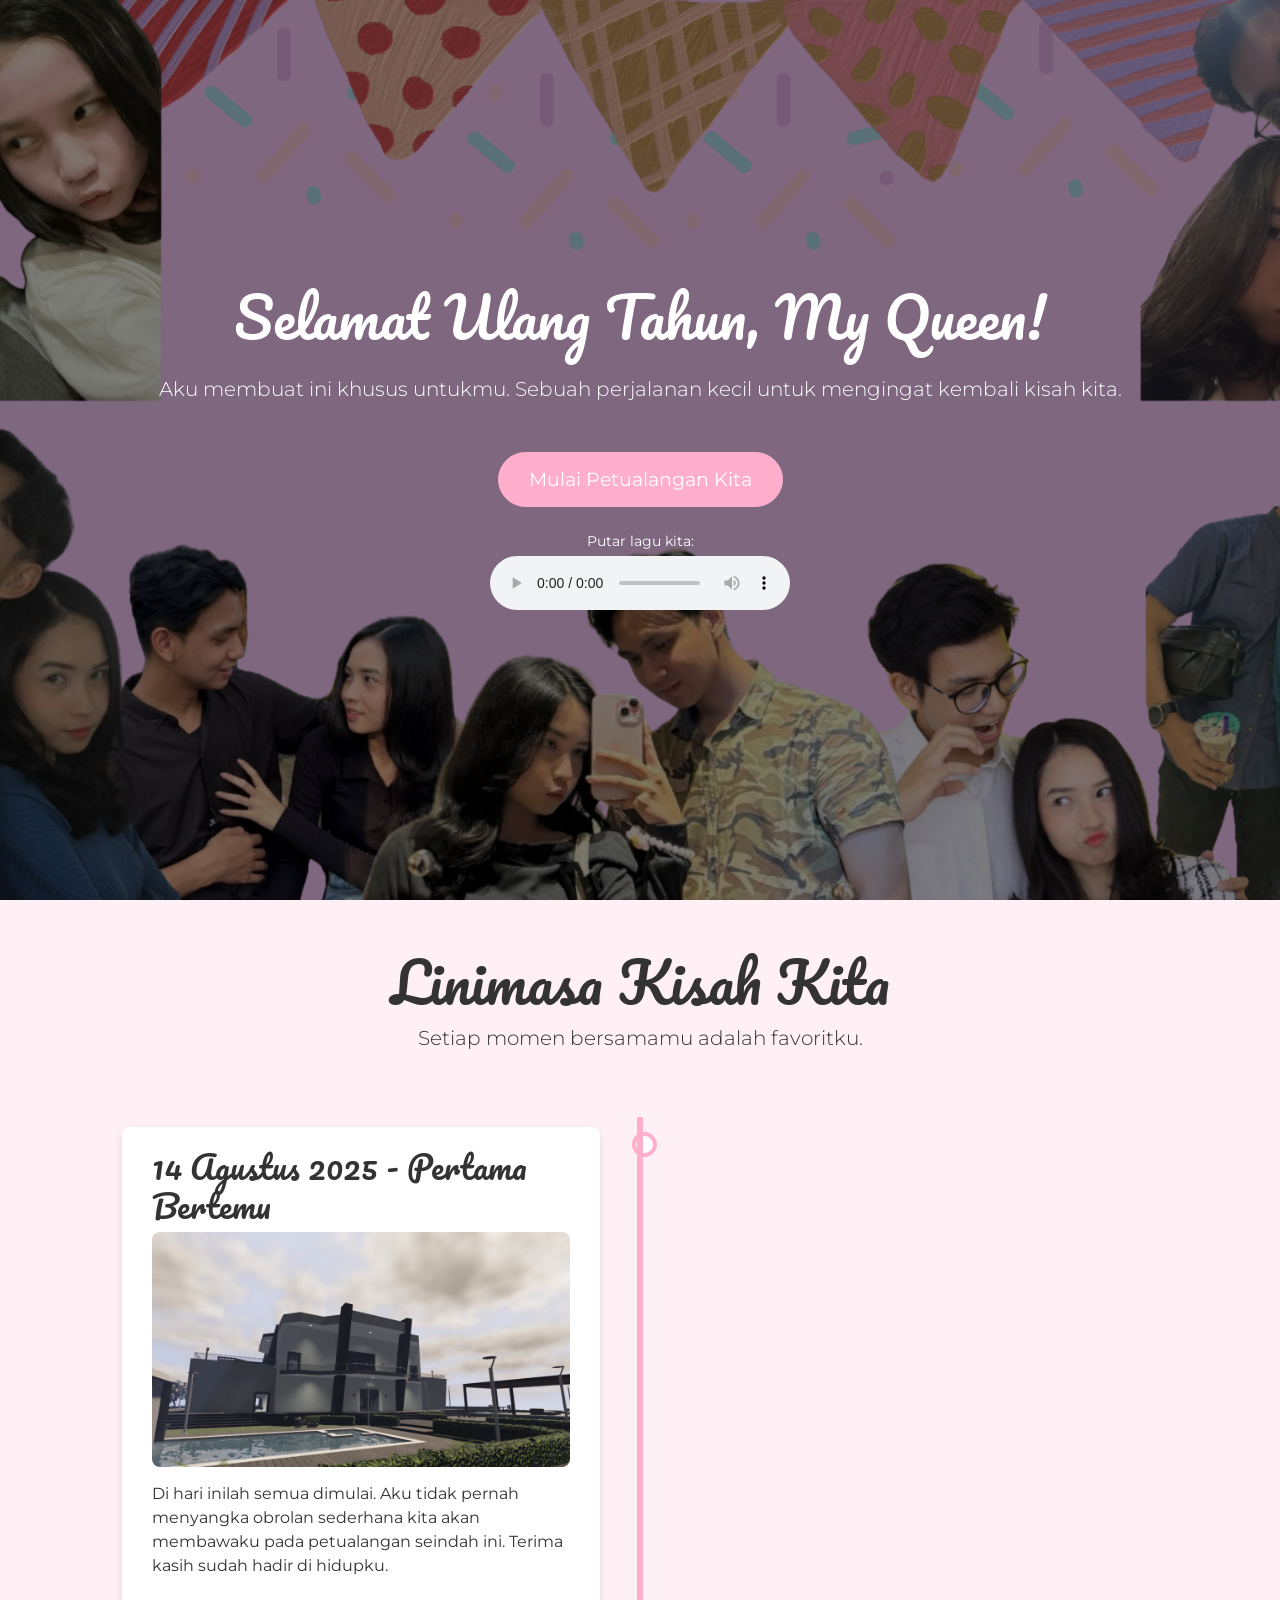
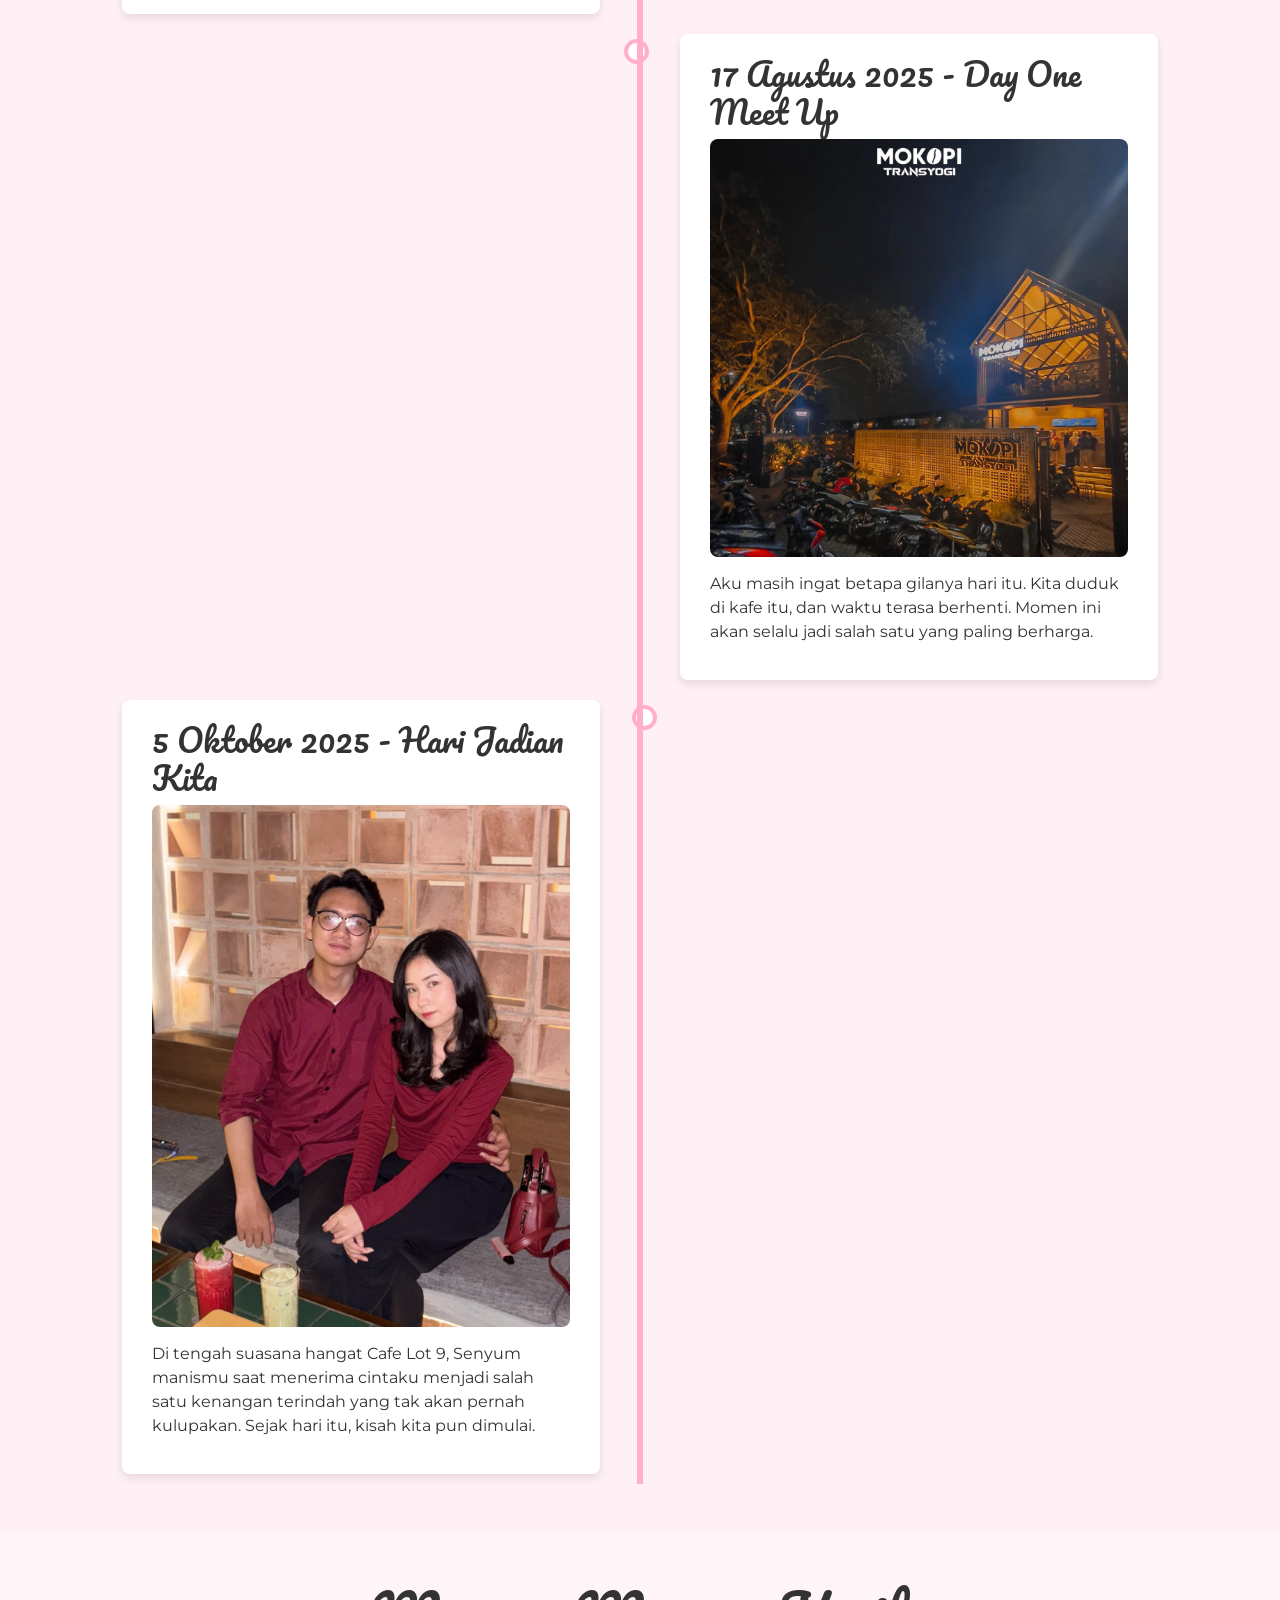
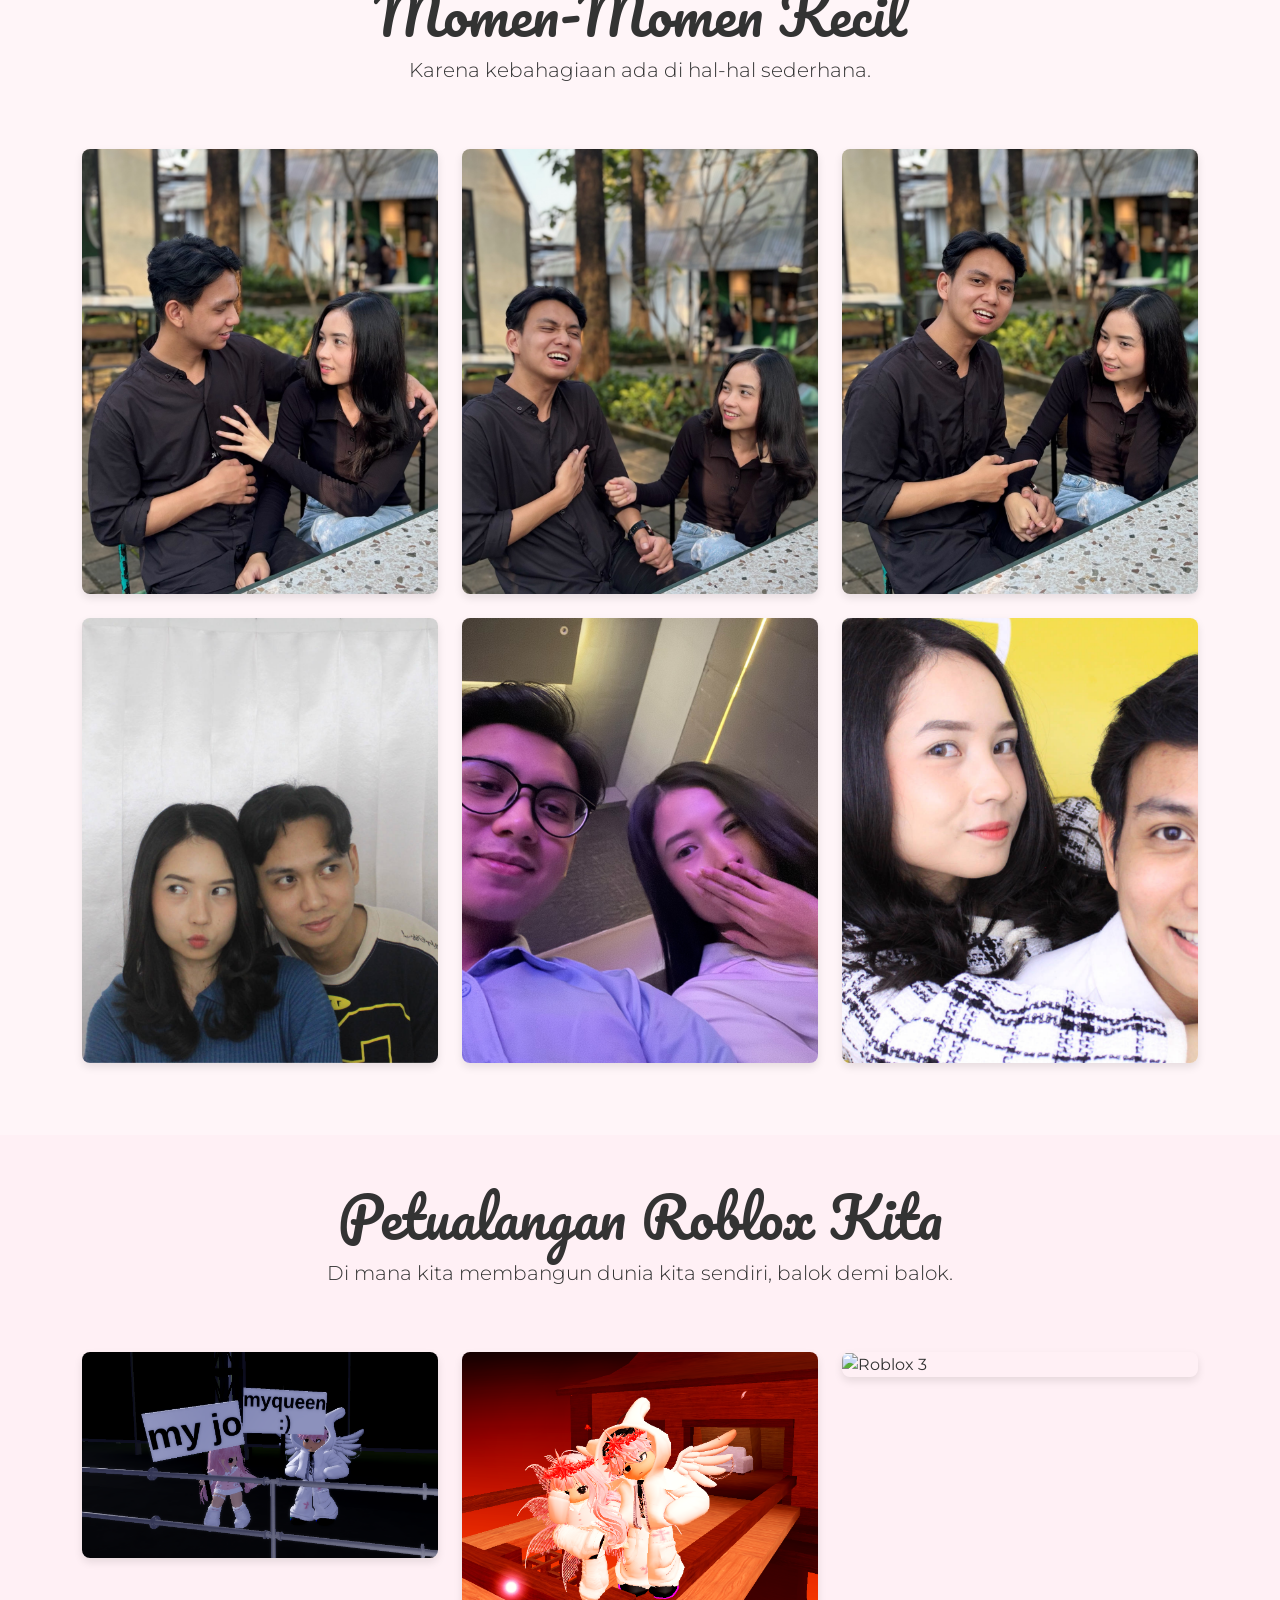
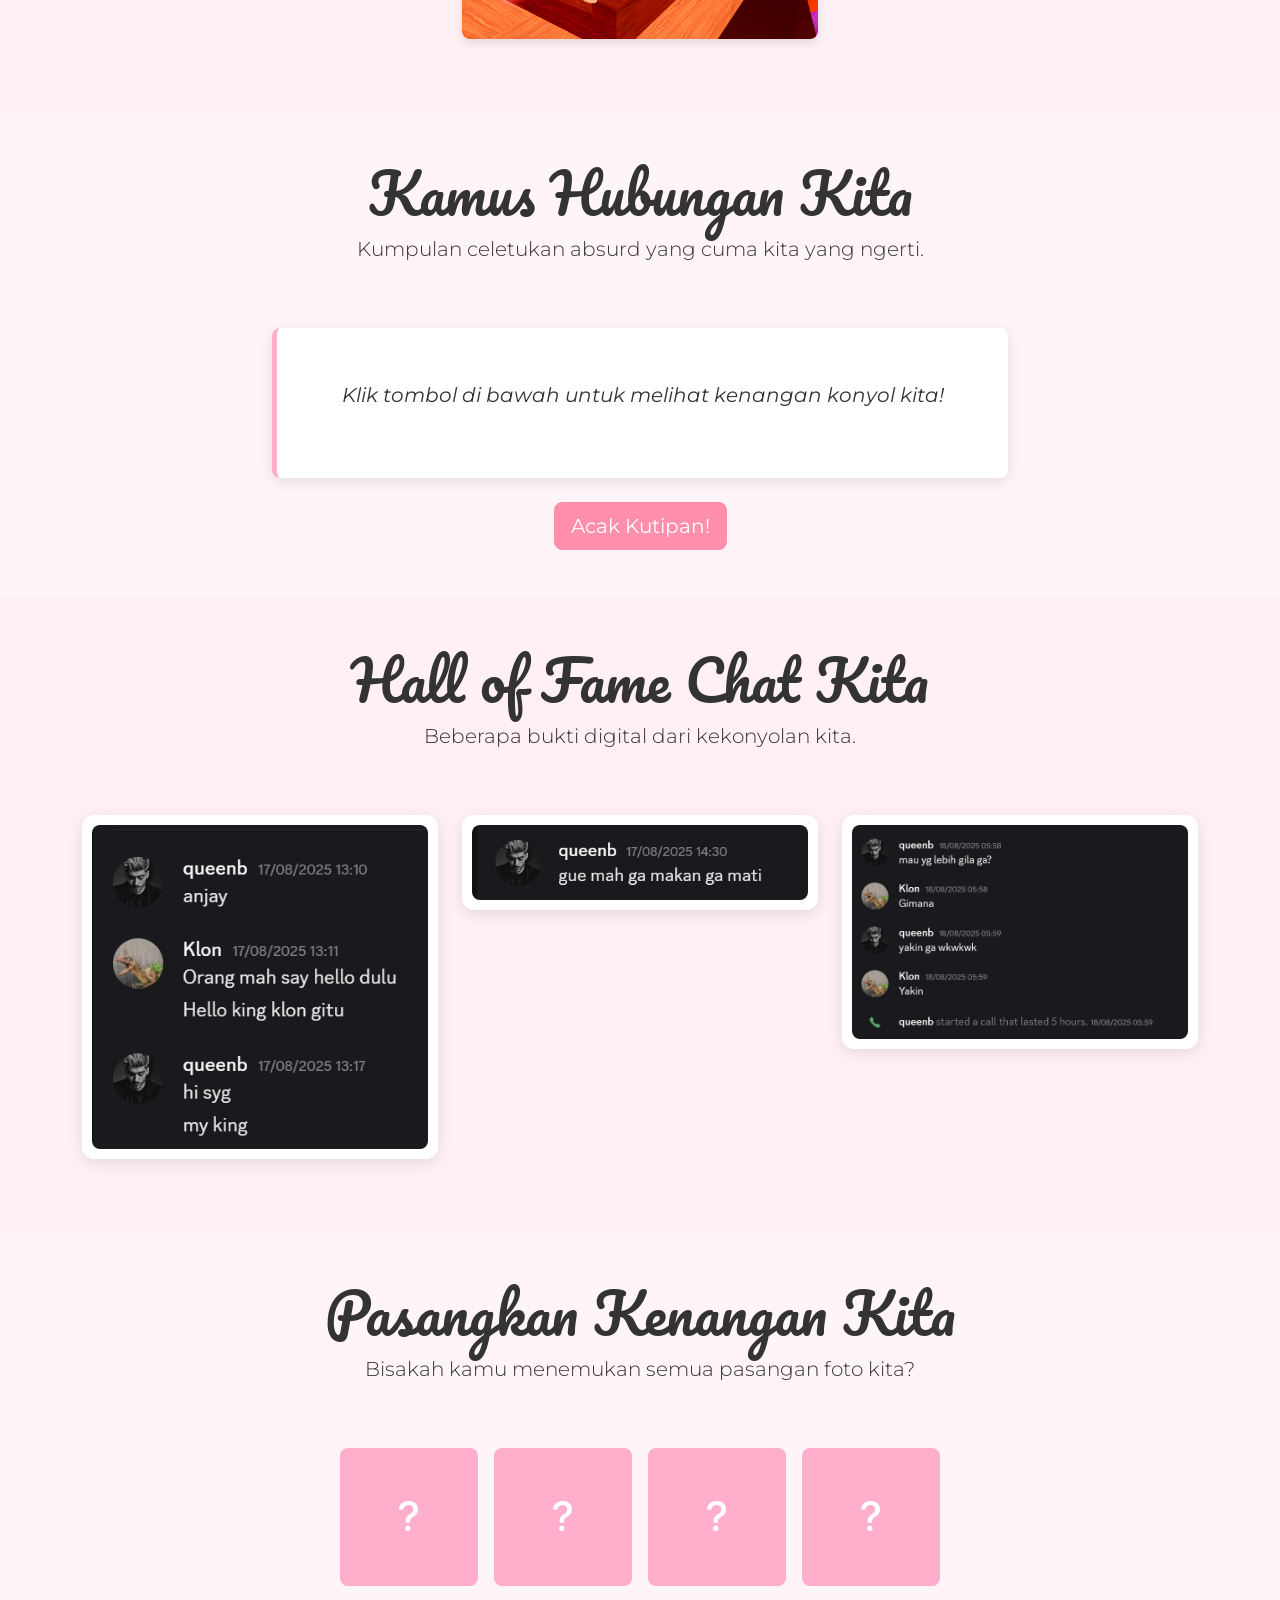
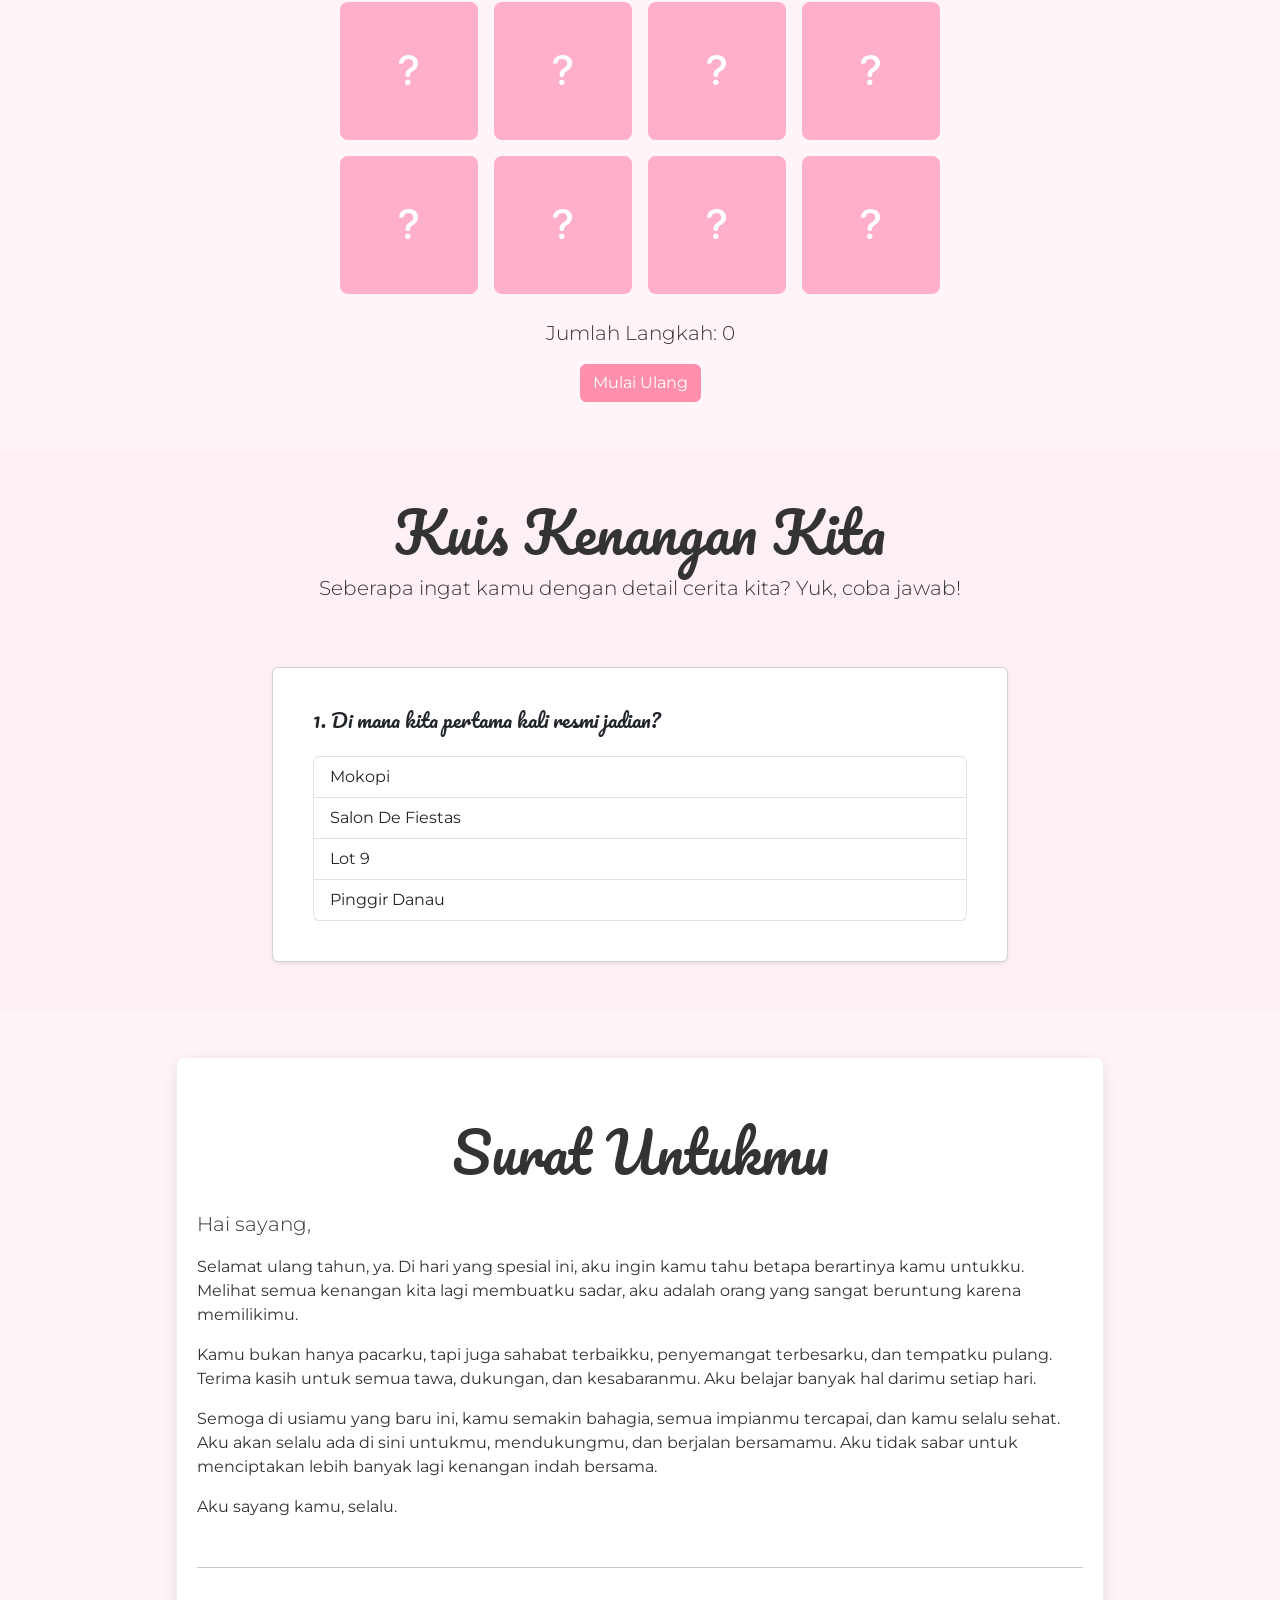
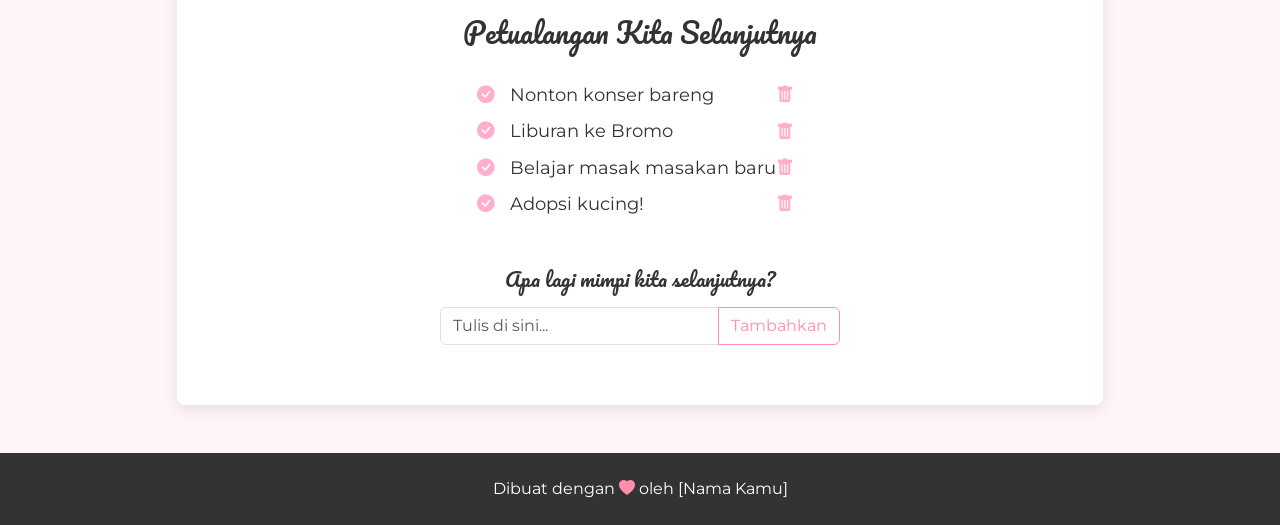
==== index.html @ abbb0c8f "first commit" ====
<!DOCTYPE html>
<html lang="id">
  <head>
    <meta charset="UTF-8" />
    <meta name="viewport" content="width=device-width, initial-scale=1.0" />
    <title>Selamat Ulang Tahun, My Queen!</title>

    <!-- Bootstrap CSS -->
    <link
      href="https://cdn.jsdelivr.net/npm/bootstrap@5.3.2/dist/css/bootstrap.min.css"
      rel="stylesheet"
    />

    <!-- Bootstrap Icons -->
    <link
      rel="stylesheet"
      href="https://cdn.jsdelivr.net/npm/bootstrap-icons@1.11.1/font/bootstrap-icons.css"
    />

    <!-- AOS (Animate on Scroll) CSS -->
    <link href="https://unpkg.com/aos@2.3.1/dist/aos.css" rel="stylesheet" />

    <!-- Google Fonts -->
    <link rel="preconnect" href="https://fonts.googleapis.com" />
    <link rel="preconnect" href="https://fonts.gstatic.com" crossorigin />
    <link
      href="https://fonts.googleapis.com/css2?family=Pacifico&family=Montserrat:wght@400;700&display=swap"
      rel="stylesheet"
    />

    <!-- Custom CSS -->
    <link rel="stylesheet" href="style.css" />
  </head>
  <body>
    <!-- 1. Halaman Pembuka / Landing Page -->
    <section class="hero">
      <div class="hero-content" data-aos="fade-in" data-aos-duration="1500">
        <!-- GANTI NAMA PANGGILAN DI BAWAH INI -->
        <h1 class="display-4 mb-4">Selamat Ulang Tahun, My Queen!</h1>
        <!-- GANTI TEKS PENGANTAR SESUAI KEINGINANMU -->
        <p class="lead mb-5">
          Aku membuat ini khusus untukmu. Sebuah perjalanan kecil untuk
          mengingat kembali kisah kita.
        </p>
        <a href="#timeline" class="btn btn-custom scroll-link"
          >Mulai Petualangan Kita</a
        >
        <div class="mt-4">
          <p class="small mb-1">Putar lagu kita:</p>
          <!-- GANTI src DENGAN URL FILE LAGU KAMU (misal dari Google Drive) atau hapus jika tidak perlu -->
          <audio controls>
            <source
              src="/asset/DJ SELAMAT ULANG TAHUN ( BIRTHDAY SONG) STYLE PARTY NROTOK MIDLE NULUP BASS NGUK BLAYER (1).mp3"
              type="audio/mpeg"
            />
            Browser Anda tidak mendukung elemen audio.
          </audio>
        </div>
      </div>
    </section>

    <!-- 2. Linimasa Kisah Kita -->
    <section id="timeline" class="py-5">
      <div class="container">
        <div class="row text-center mb-5">
          <div class="col">
            <h2 class="display-4">Linimasa Kisah Kita</h2>
            <p class="lead">Setiap momen bersamamu adalah favoritku.</p>
          </div>
        </div>

        <div class="timeline">
          <!-- CONTOH TIMELINE ITEM 1 (Kiri) -->
          <div class="timeline-container left" data-aos="fade-right">
            <div class="timeline-content">
              <h2>14 Agustus 2025 - Pertama Bertemu</h2>
              <img src="/asset/Roblox/salon.jpeg" alt="Pertama Bertemu" />
              <p>
                Di hari inilah semua dimulai. Aku tidak pernah menyangka obrolan
                sederhana kita akan membawaku pada petualangan seindah ini.
                Terima kasih sudah hadir di hidupku.
              </p>
            </div>
          </div>
          <!-- CONTOH TIMELINE ITEM 2 (Kanan) -->
          <div class="timeline-container right" data-aos="fade-left">
            <div class="timeline-content">
              <h2>17 Agustus 2025 - Day One Meet Up</h2>
              <img
                src="/asset/mokopi-transyogi-bogor.jpg"
                alt="Kencan Pertama"
              />
              <p>
                Aku masih ingat betapa gilanya hari itu. Kita duduk di kafe itu,
                dan waktu terasa berhenti. Momen ini akan selalu jadi salah satu
                yang paling berharga.
              </p>
            </div>
          </div>
          <!-- TAMBAHKAN TIMELINE ITEM LAINNYA DI SINI -->
          <div class="timeline-container left" data-aos="fade-right">
            <div class="timeline-content">
              <h2>5 Oktober 2025 - Hari Jadian Kita</h2>
              <img src="/asset/hari jadianpng.png" alt="Liburan" />
              <p>
                Di tengah suasana hangat Cafe Lot 9, Senyum manismu saat
                menerima cintaku menjadi salah satu kenangan terindah yang tak
                akan pernah kulupakan. Sejak hari itu, kisah kita pun dimulai.
              </p>
            </div>
          </div>
        </div>
      </div>
    </section>

    <!-- 3. Galeri Momen Kecil -->
    <section id="gallery" class="py-5 bg-light">
      <div class="container">
        <div class="row text-center mb-5">
          <div class="col">
            <h2 class="display-4">Momen-Momen Kecil</h2>
            <p class="lead">Karena kebahagiaan ada di hal-hal sederhana.</p>
          </div>
        </div>
        <div class="row">
          <!-- GANTI SEMUA FOTO DI BAWAH INI -->
          <div class="col-md-4 col-sm-6">
            <div class="gallery-item" data-aos="zoom-in-up">
              <img src="/asset/foto lucu/1.png" alt="Gallery 1" />
            </div>
          </div>
          <div class="col-md-4 col-sm-6">
            <div
              class="gallery-item"
              data-aos="zoom-in-up"
              data-aos-delay="100"
            >
              <img src="/asset/foto lucu/2.png" alt="Gallery 2" />
            </div>
          </div>
          <div class="col-md-4 col-sm-6">
            <div
              class="gallery-item"
              data-aos="zoom-in-up"
              data-aos-delay="200"
            >
              <img src="/asset/foto lucu/3.png" alt="Gallery 3" />
            </div>
          </div>
          <div class="col-md-4 col-sm-6">
            <div
              class="gallery-item"
              data-aos="zoom-in-up"
              data-aos-delay="300"
            >
              <img src="/asset/gemes/gemes 1.png" alt="Gallery 4" />
            </div>
          </div>
          <div class="col-md-4 col-sm-6">
            <div
              class="gallery-item"
              data-aos="zoom-in-up"
              data-aos-delay="400"
            >
              <img src="/asset/gemes/gemes 2.png" alt="Gallery 5" />
            </div>
          </div>
          <div class="col-md-4 col-sm-6">
            <div
              class="gallery-item"
              data-aos="zoom-in-up"
              data-aos-delay="500"
            >
              <img src="/asset/gemes/gemes 3.png" alt="Gallery 6" />
            </div>
          </div>
        </div>
      </div>
    </section>

    <!-- 4. Galeri Roblox -->
    <section id="roblox-gallery" class="py-5">
      <div class="container">
        <div class="row text-center mb-5">
          <div class="col">
            <h2 class="display-4">Petualangan Roblox Kita</h2>
            <p class="lead">
              Di mana kita membangun dunia kita sendiri, balok demi balok.
            </p>
          </div>
        </div>
        <div class="row">
          <!-- GANTI SEMUA FOTO ROBLOX DI BAWAH INI -->
          <div class="col-md-4 col-sm-6">
            <div class="gallery-item" data-aos="zoom-in-up">
              <img src="/asset/Roblox/1.png" alt="Roblox 1" />
            </div>
          </div>
          <div class="col-md-4 col-sm-6">
            <div
              class="gallery-item"
              data-aos="zoom-in-up"
              data-aos-delay="100"
            >
              <img src="/asset/Roblox/2.png" alt="Roblox 2" />
            </div>
          </div>
          <div class="col-md-4 col-sm-6">
            <div
              class="gallery-item"
              data-aos="zoom-in-up"
              data-aos-delay="200"
            >
              <img src="/asset/Roblox/3.png" alt="Roblox 3" />
            </div>
          </div>
        </div>
      </div>
    </section>

    <!-- 5. Mesin Kutipan Acak -->
    <section id="quotes" class="py-5 bg-light">
      <div class="container">
        <div class="row text-center mb-5">
          <div class="col">
            <h2 class="display-4">Kamus Hubungan Kita</h2>
            <p class="lead">
              Kumpulan celetukan absurd yang cuma kita yang ngerti.
            </p>
          </div>
        </div>
        <div class="row justify-content-center">
          <div class="col-lg-8" data-aos="fade-up">
            <div class="quote-box">
              <p id="quote-display" class="quote-text">
                Klik tombol di bawah untuk melihat kenangan konyol kita!
              </p>
            </div>
            <div class="text-center mt-4">
              <button id="new-quote-btn" class="btn btn-quote btn-lg">
                Acak Kutipan!
              </button>
            </div>
          </div>
        </div>
      </div>
    </section>

    <!-- 6. BARU: Galeri Chat -->
    <section id="chat-gallery" class="py-5">
      <div class="container">
        <div class="row text-center mb-5">
          <div class="col">
            <h2 class="display-4">Hall of Fame Chat Kita</h2>
            <p class="lead">Beberapa bukti digital dari kekonyolan kita.</p>
          </div>
        </div>
        <div class="row">
          <!-- GANTI URL SCREENSHOT DI BAWAH INI -->
          <div class="col-lg-4 col-md-6">
            <div class="chat-item" data-aos="fade-up">
              <img src="/asset/snip dc 1.jpg" alt="Screenshot Chat 1" />
            </div>
          </div>
          <div class="col-lg-4 col-md-6">
            <div class="chat-item" data-aos="fade-up" data-aos-delay="100">
              <img src="/asset/Snip dc 2.jpg" alt="Screenshot Chat 2" />
            </div>
          </div>
          <div class="col-lg-4 col-md-6">
            <div class="chat-item" data-aos="fade-up" data-aos-delay="200">
              <img src="/asset/snip dc.jpg" alt="Screenshot Chat 3" />
            </div>
          </div>
        </div>
      </div>
    </section>

    <!-- 7. Game Pasangkan Kenangan -->
    <section id="memory-game" class="py-5 bg-light">
      <div class="container">
        <div class="row text-center mb-5">
          <div class="col">
            <h2 class="display-4">Pasangkan Kenangan Kita</h2>
            <p class="lead">Bisakah kamu menemukan semua pasangan foto kita?</p>
          </div>
        </div>
        <div class="row justify-content-center">
          <div class="col-lg-8" data-aos="fade-up">
            <div class="memory-game-container">
              <div id="memory-grid" class="memory-grid">
                <!-- Kartu game akan dibuat oleh JavaScript -->
              </div>
            </div>
            <div id="game-status" class="text-center mt-4">
              <p class="lead">
                Jumlah Langkah: <span id="move-counter">0</span>
              </p>
              <button id="reset-game-btn" class="btn btn-quote">
                Mulai Ulang
              </button>
            </div>
            <div
              id="win-message"
              class="alert alert-success mt-4 text-center"
              style="display: none"
            >
              <h4>Yey, Kamu Menang!</h4>
              <p>Kamu memang yang paling hafal semua kenangan kita. Hebat!</p>
            </div>
          </div>
        </div>
      </div>
    </section>

    <!-- 8. Kuis Kenangan Kita -->
    <section id="quiz" class="py-5">
      <div class="container">
        <div class="row text-center mb-5">
          <div class="col">
            <h2 class="display-4">Kuis Kenangan Kita</h2>
            <p class="lead">
              Seberapa ingat kamu dengan detail cerita kita? Yuk, coba jawab!
            </p>
          </div>
        </div>
        <div class="row justify-content-center">
          <div class="col-lg-8" data-aos="fade-up">
            <div id="quiz-container" class="card p-4 shadow-sm">
              <!-- Pertanyaan akan dimuat di sini oleh JavaScript -->
            </div>
            <div
              id="quiz-result"
              class="text-center mt-4"
              style="display: none"
            >
              <h3>Hasil Kuis</h3>
              <p id="result-text" class="lead"></p>
              <button class="btn btn-custom" onclick="restartQuiz()">
                Coba Lagi
              </button>
            </div>
          </div>
        </div>
      </div>
    </section>

    <!-- 9. Surat dan Masa Depan -->
    <section id="letter" class="py-5 bg-light">
      <div class="container">
        <div class="row justify-content-center">
          <div class="col-lg-10">
            <div class="letter-section" data-aos="fade-up">
              <h2 class="display-4 text-center mb-4">Surat Untukmu</h2>
              <!-- GANTI ISI SURAT DI BAWAH INI -->
              <p class="lead">Hai sayang,</p>
              <p>
                Selamat ulang tahun, ya. Di hari yang spesial ini, aku ingin
                kamu tahu betapa berartinya kamu untukku. Melihat semua kenangan
                kita lagi membuatku sadar, aku adalah orang yang sangat
                beruntung karena memilikimu.
              </p>
              <p>
                Kamu bukan hanya pacarku, tapi juga sahabat terbaikku,
                penyemangat terbesarku, dan tempatku pulang. Terima kasih untuk
                semua tawa, dukungan, dan kesabaranmu. Aku belajar banyak hal
                darimu setiap hari.
              </p>
              <p>
                Semoga di usiamu yang baru ini, kamu semakin bahagia, semua
                impianmu tercapai, dan kamu selalu sehat. Aku akan selalu ada di
                sini untukmu, mendukungmu, dan berjalan bersamamu. Aku tidak
                sabar untuk menciptakan lebih banyak lagi kenangan indah
                bersama.
              </p>
              <p>Aku sayang kamu, selalu.</p>
              <hr class="my-5" />

              <div id="bucket-list" class="text-center">
                <h3>Petualangan Kita Selanjutnya</h3>
                <ul id="future-list" class="mt-4 d-inline-block text-start">
                  <!-- GANTI DAFTAR BUCKET LIST DI BAWAH INI -->
                  <li data-aos="fade-right" data-aos-delay="100">
                    <span
                      ><i class="bi bi-check-circle-fill"></i> Nonton konser
                      bareng</span
                    >
                    <i class="bi bi-trash-fill delete-btn"></i>
                  </li>
                  <li data-aos="fade-right" data-aos-delay="200">
                    <span
                      ><i class="bi bi-check-circle-fill"></i> Liburan ke
                      Bromo</span
                    >
                    <i class="bi bi-trash-fill delete-btn"></i>
                  </li>
                  <li data-aos="fade-right" data-aos-delay="300">
                    <span
                      ><i class="bi bi-check-circle-fill"></i> Belajar masak
                      masakan baru</span
                    >
                    <i class="bi bi-trash-fill delete-btn"></i>
                  </li>
                  <li data-aos="fade-right" data-aos-delay="400">
                    <span
                      ><i class="bi bi-check-circle-fill"></i> Adopsi
                      kucing!</span
                    >
                    <i class="bi bi-trash-fill delete-btn"></i>
                  </li>
                </ul>

                <div class="mt-4">
                  <h5>Apa lagi mimpi kita selanjutnya?</h5>
                  <div
                    class="input-group mt-3 mx-auto"
                    style="max-width: 400px"
                  >
                    <input
                      type="text"
                      id="new-item-input"
                      class="form-control"
                      placeholder="Tulis di sini..."
                    />
                    <button
                      class="btn btn-outline-pink"
                      type="button"
                      id="add-item-btn"
                    >
                      Tambahkan
                    </button>
                  </div>
                </div>
              </div>
            </div>
          </div>
        </div>
      </div>
    </section>

    <!-- Footer -->
    <footer class="py-4 text-center">
      <div class="container">
        <!-- GANTI DENGAN NAMAMU -->
        <p class="mb-0">
          Dibuat dengan <i class="bi bi-heart-fill text-pink"></i> oleh [Nama
          Kamu]
        </p>
      </div>
    </footer>

    <!-- Bootstrap JS Bundle -->
    <script src="https://cdn.jsdelivr.net/npm/bootstrap@5.3.2/dist/js/bootstrap.bundle.min.js"></script>

    <!-- AOS JS -->
    <script src="https://unpkg.com/aos@2.3.1/dist/aos.js"></script>

    <!-- Custom JavaScript -->
    <script src="script.js"></script>
  </body>
</html>
---- style.css ----
body {
  font-family: "Montserrat", sans-serif;
  background-color: #fff0f5; /* Lavender Blush - Pink Sangat Muda */
  color: #333;
}

h1,
h2,
h3,
h4,
h5,
h6,
.display-4 {
  font-family: "Pacifico", cursive;
}

.bg-light {
  background-color: #fff5f8 !important; /* Latar belakang pink lebih muda */
}

.text-pink {
  color: #ff8fab !important; /* Warna pink medium */
}

/* Hero Section */
.hero {
  position: relative;
  height: 100vh;
  display: flex;
  align-items: center;
  justify-content: center;
  text-align: center;
  color: white;
  /* GANTI URL GAMBAR DI BAWAH INI DENGAN FOTO TERBAIK KALIAN */
  background: url("/asset/BG\ Hero\ Fix.png") no-repeat center center/cover;
}

.hero::after {
  content: "";
  position: absolute;
  top: 0;
  left: 0;
  width: 100%;
  height: 100%;
  background-color: rgba(0, 0, 0, 0.5);
  z-index: 1;
}

.hero-content {
  position: relative;
  z-index: 2;
}

.hero .btn-custom {
  background-color: #ffafcc; /* Pink Muda */
  border-color: #ffafcc;
  color: white;
  padding: 12px 30px;
  font-size: 1.2rem;
  border-radius: 50px;
  transition: all 0.3s ease;
}

.hero .btn-custom:hover {
  background-color: #ff8fab; /* Pink Medium */
  border-color: #ff8fab;
  transform: scale(1.05);
}

/* Timeline Section */
.timeline {
  position: relative;
  max-width: 1200px;
  margin: 0 auto;
}

.timeline::after {
  content: "";
  position: absolute;
  width: 6px;
  background-color: #ffafcc; /* Pink Muda */
  top: 0;
  bottom: 0;
  left: 50%;
  margin-left: -3px;
}

.timeline-container {
  padding: 10px 40px;
  position: relative;
  background-color: inherit;
  width: 50%;
}

.timeline-container.left {
  left: 0;
}

.timeline-container.right {
  left: 50%;
}

.timeline-container::after {
  content: "";
  position: absolute;
  width: 25px;
  height: 25px;
  right: -17px;
  background-color: white;
  border: 4px solid #ffafcc; /* Pink Muda */
  top: 15px;
  border-radius: 50%;
  z-index: 1;
}

.right::after {
  left: -16px;
}

.timeline-content {
  padding: 20px 30px;
  background-color: white;
  position: relative;
  border-radius: 8px;
  box-shadow: 0 4px 8px rgba(0, 0, 0, 0.1);
}

.timeline-content img {
  max-width: 100%;
  border-radius: 8px;
  margin-bottom: 15px;
}

/* Gallery Section */
.gallery-item {
  overflow: hidden;
  border-radius: 8px;
  box-shadow: 0 4px 8px rgba(0, 0, 0, 0.1);
  margin-bottom: 1.5rem;
}

.gallery-item img {
  width: 100%;
  height: 100%;
  object-fit: cover;
  transition: transform 0.5s ease;
}

.gallery-item:hover img {
  transform: scale(1.1);
}

/* Chat Gallery Section */
.chat-item {
  padding: 10px;
  background-color: #ffffff;
  border-radius: 12px;
  box-shadow: 0 4px 15px rgba(0, 0, 0, 0.1);
  margin-bottom: 1.5rem;
}

.chat-item img {
  width: 100%;
  border-radius: 8px;
}

/* Quote Machine Section */
.quote-box {
  background-color: white;
  border-left: 5px solid #ffafcc; /* Pink Muda */
  padding: 2rem;
  border-radius: 8px;
  box-shadow: 0 4px 15px rgba(0, 0, 0, 0.1);
  min-height: 150px;
  display: flex;
  align-items: center;
  justify-content: center;
  text-align: center;
}

.quote-text {
  font-style: italic;
  font-size: 1.25rem;
  transition: opacity 0.3s ease-in-out;
}

.btn-quote {
  background-color: #ff8fab; /* Pink Medium */
  border-color: #ff8fab;
  color: white;
  transition: all 0.3s ease;
}

.btn-quote:hover {
  background-color: #ffafcc; /* Pink Muda */
  border-color: #ffafcc;
  transform: scale(1.05);
}

/* Memory Game Section */
.memory-game-container {
  perspective: 1000px;
}
.memory-grid {
  display: grid;
  grid-template-columns: repeat(4, 1fr);
  gap: 1rem;
  max-width: 600px;
  margin: auto;
}
.memory-card {
  background-color: transparent;
  width: 100%;
  aspect-ratio: 1/1;
  border-radius: 8px;
  transform-style: preserve-3d;
  transition: transform 0.5s;
  cursor: pointer;
}
.memory-card.is-flipped {
  transform: rotateY(180deg);
}
.card-face {
  position: absolute;
  width: 100%;
  height: 100%;
  backface-visibility: hidden;
  border-radius: 8px;
  display: flex;
  align-items: center;
  justify-content: center;
  font-size: 2.5rem;
  color: white;
}
.card-front {
  background-color: #ffafcc; /* Pink Muda */
}
.card-back {
  background-size: cover;
  background-position: center;
  transform: rotateY(180deg);
}
.memory-card.is-matched {
  opacity: 0.5;
  cursor: default;
}

/* Letter Section */
.letter-section {
  background-color: white;
  padding: 60px 20px;
  border-radius: 8px;
  box-shadow: 0 4px 15px rgba(0, 0, 0, 0.1);
}

#bucket-list ul {
  list-style: none;
  padding-left: 0;
}

#bucket-list li {
  font-size: 1.1rem;
  margin-bottom: 10px;
  display: flex;
  justify-content: space-between;
  align-items: center;
}

#bucket-list li i {
  color: #ffafcc; /* Pink Muda */
  margin-right: 10px;
}

.delete-btn {
  cursor: pointer;
  transition: color 0.2s ease;
}

.delete-btn:hover {
  color: #ff8fab; /* Pink Medium */
}

.btn-outline-pink {
  color: #ff8fab;
  border-color: #ff8fab;
}
.btn-outline-pink:hover {
  color: #fff;
  background-color: #ff8fab;
  border-color: #ff8fab;
}

/* Footer */
footer {
  background-color: #333;
  color: white;
}

/* Responsive */
@media screen and (max-width: 768px) {
  .timeline::after {
    left: 31px;
  }

  .timeline-container {
    width: 100%;
    padding-left: 70px;
    padding-right: 25px;
  }

  .timeline-container.right {
    left: 0%;
  }

  .timeline-container.left::after,
  .timeline-container.right::after {
    left: 15px;
  }
}
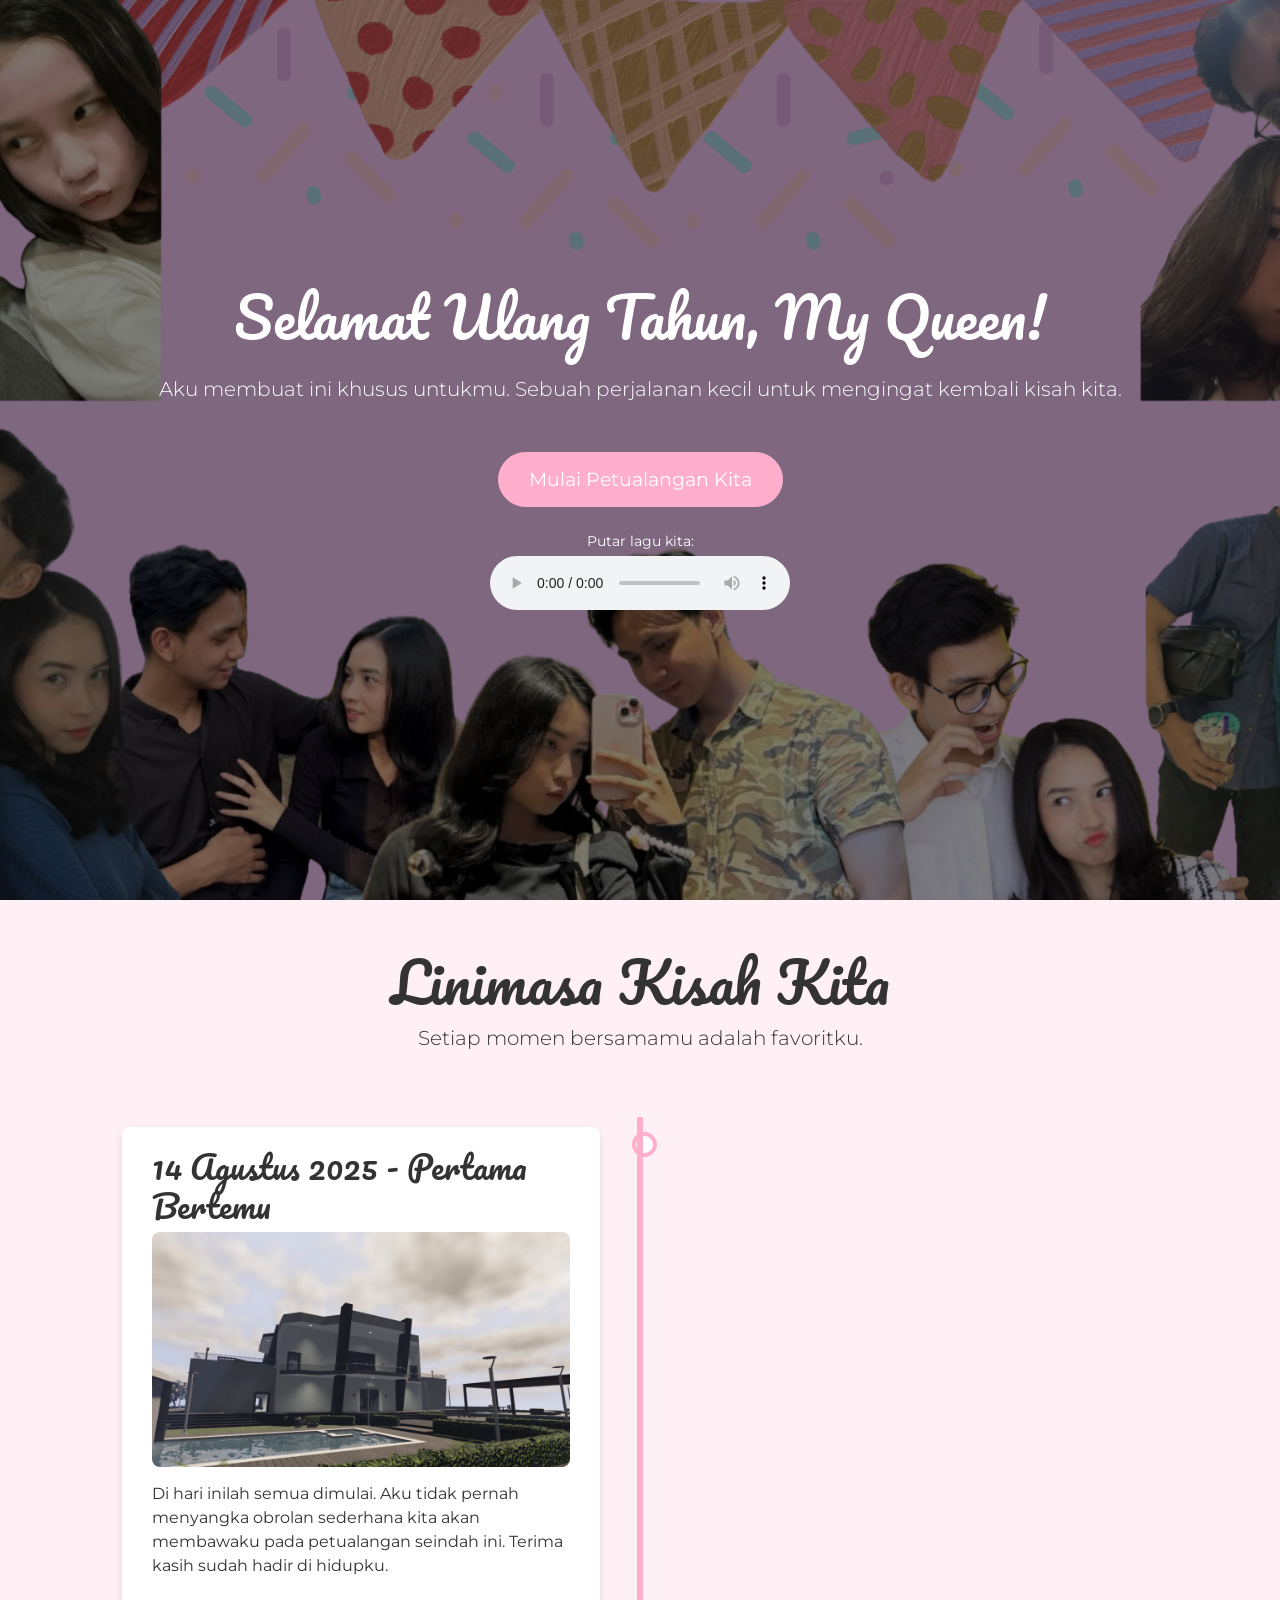
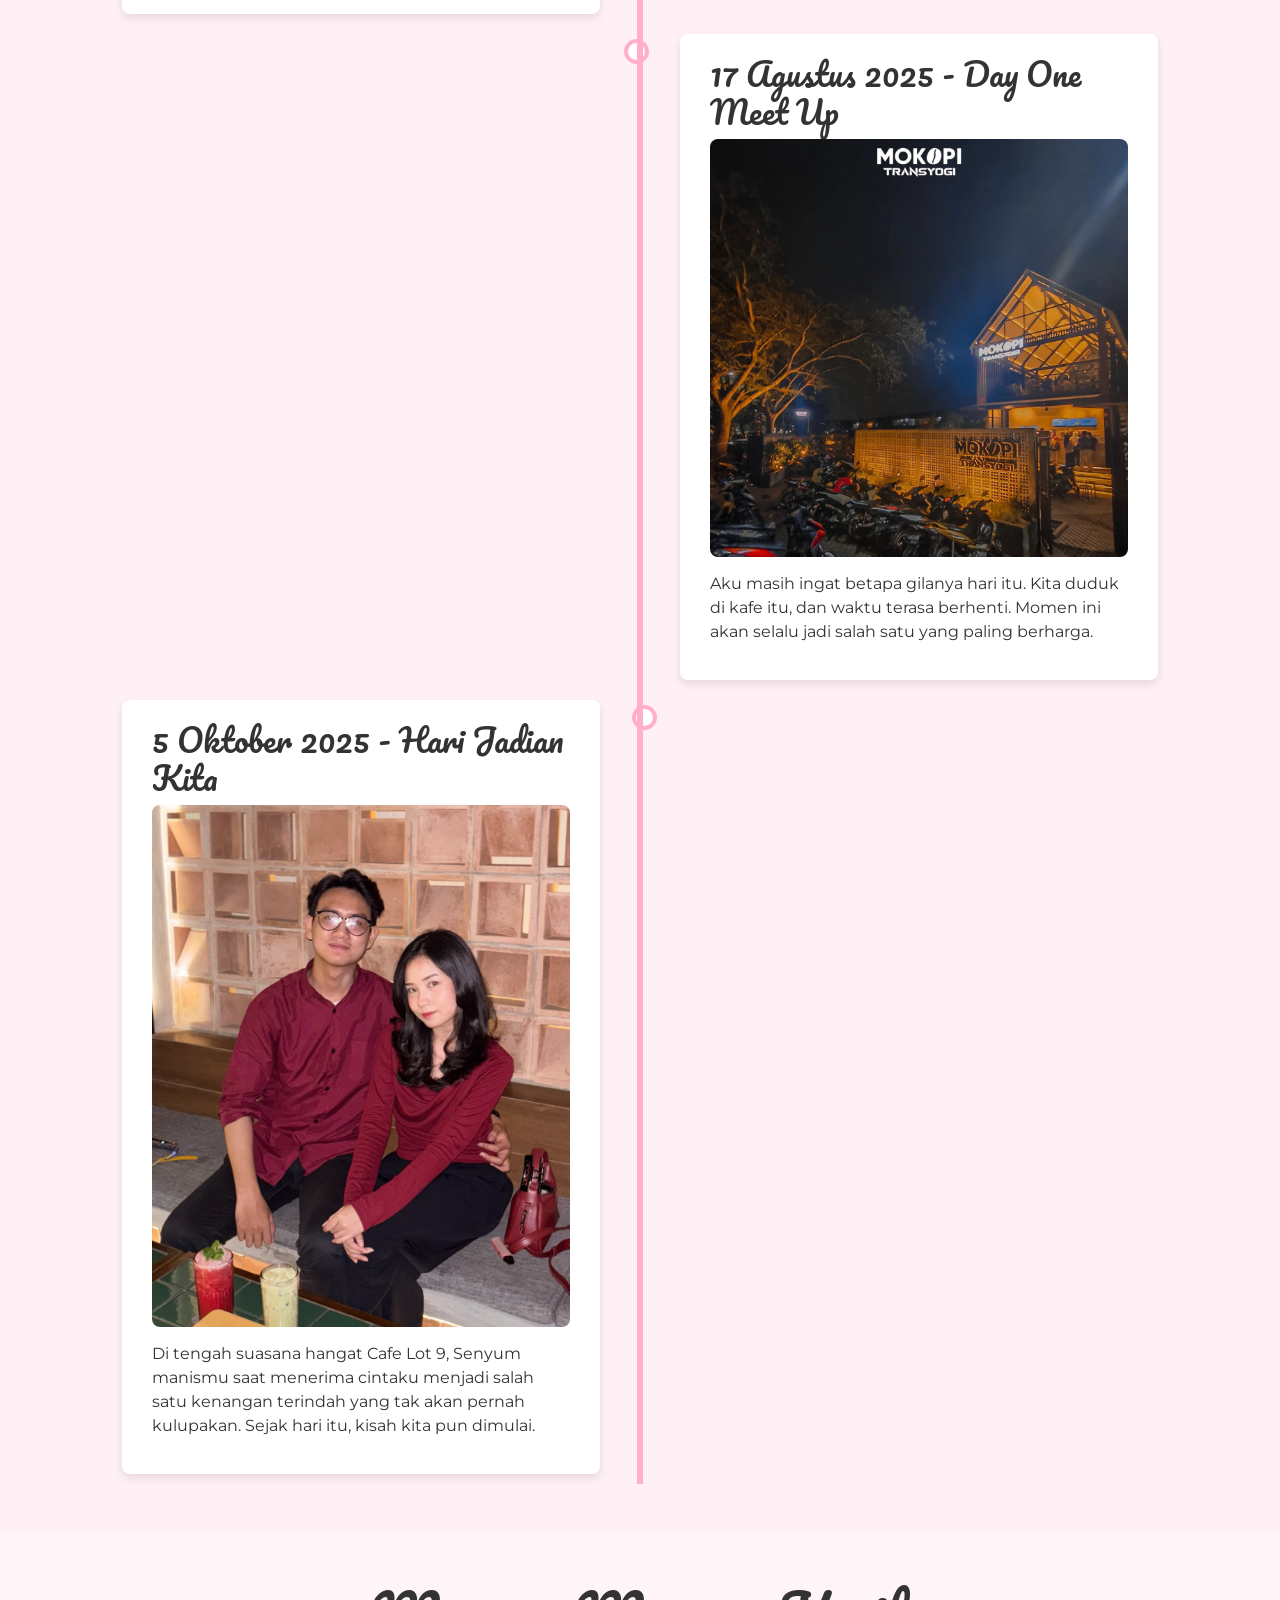
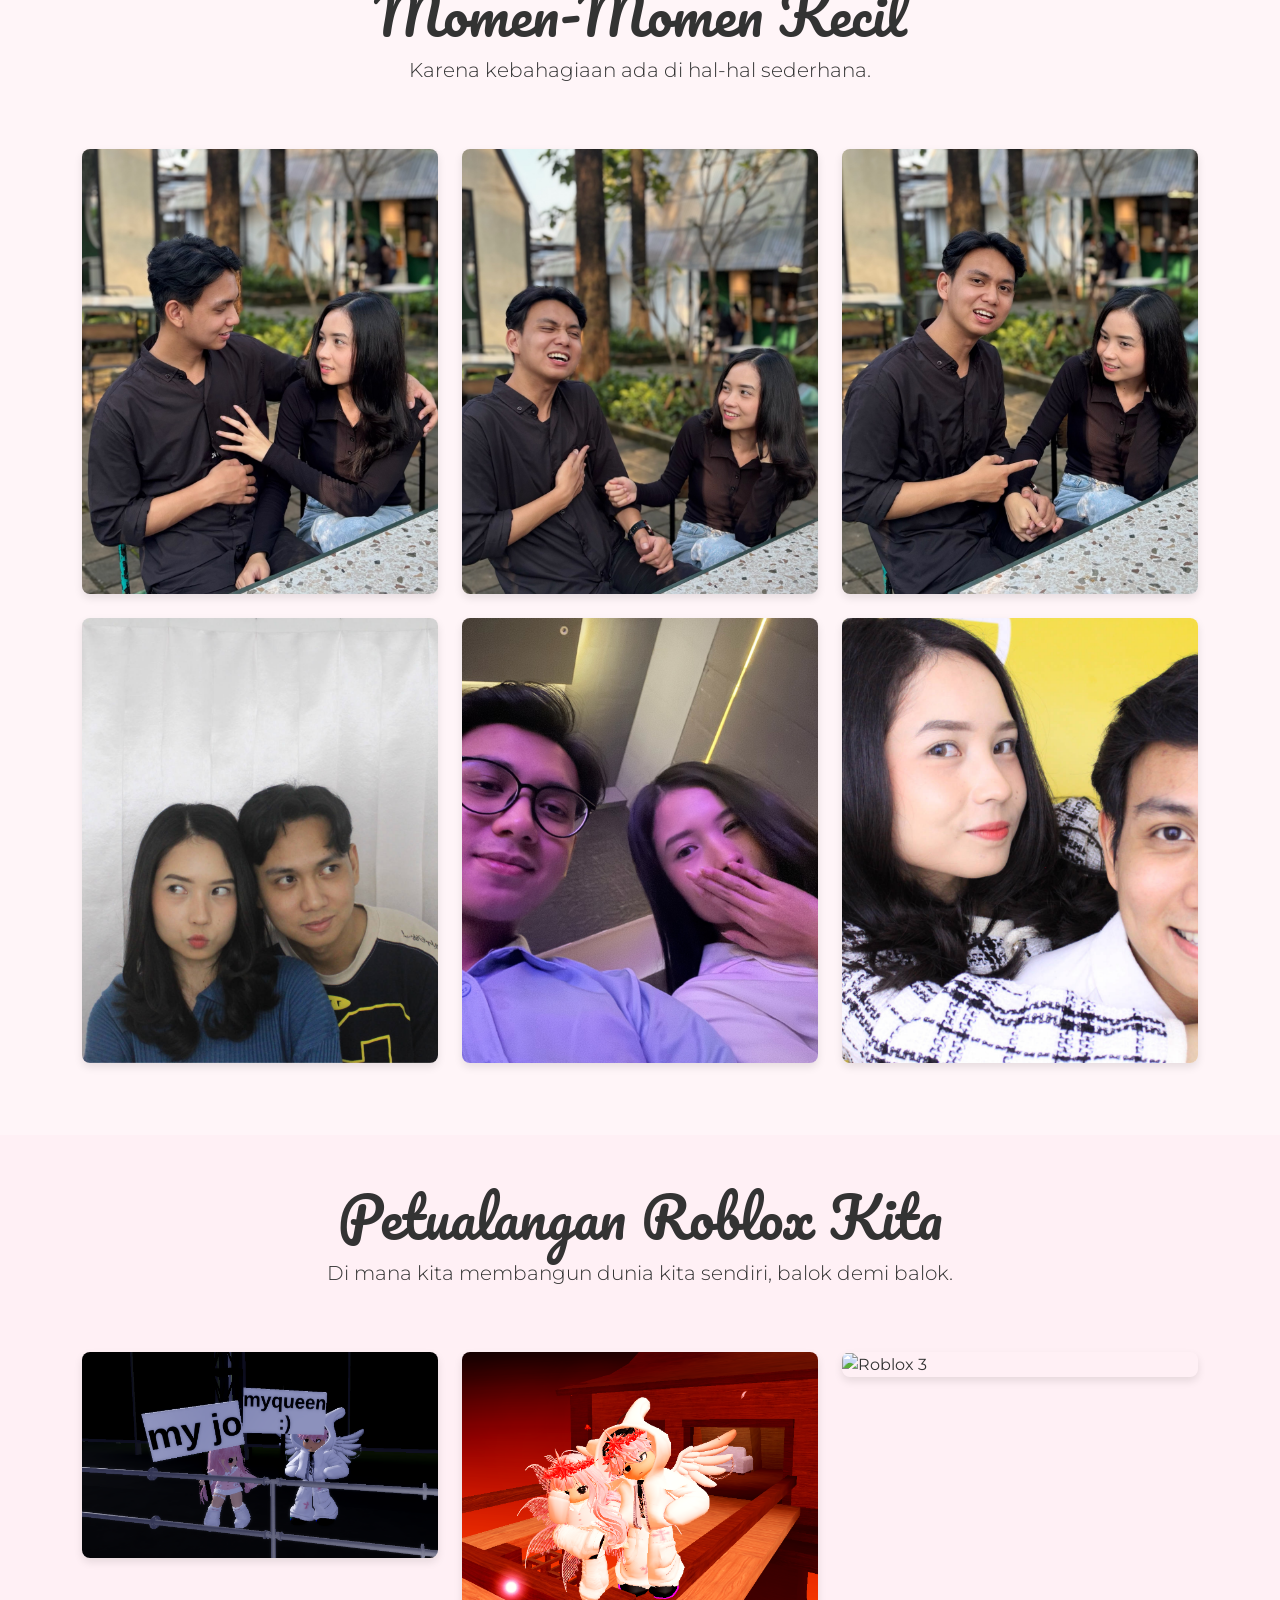
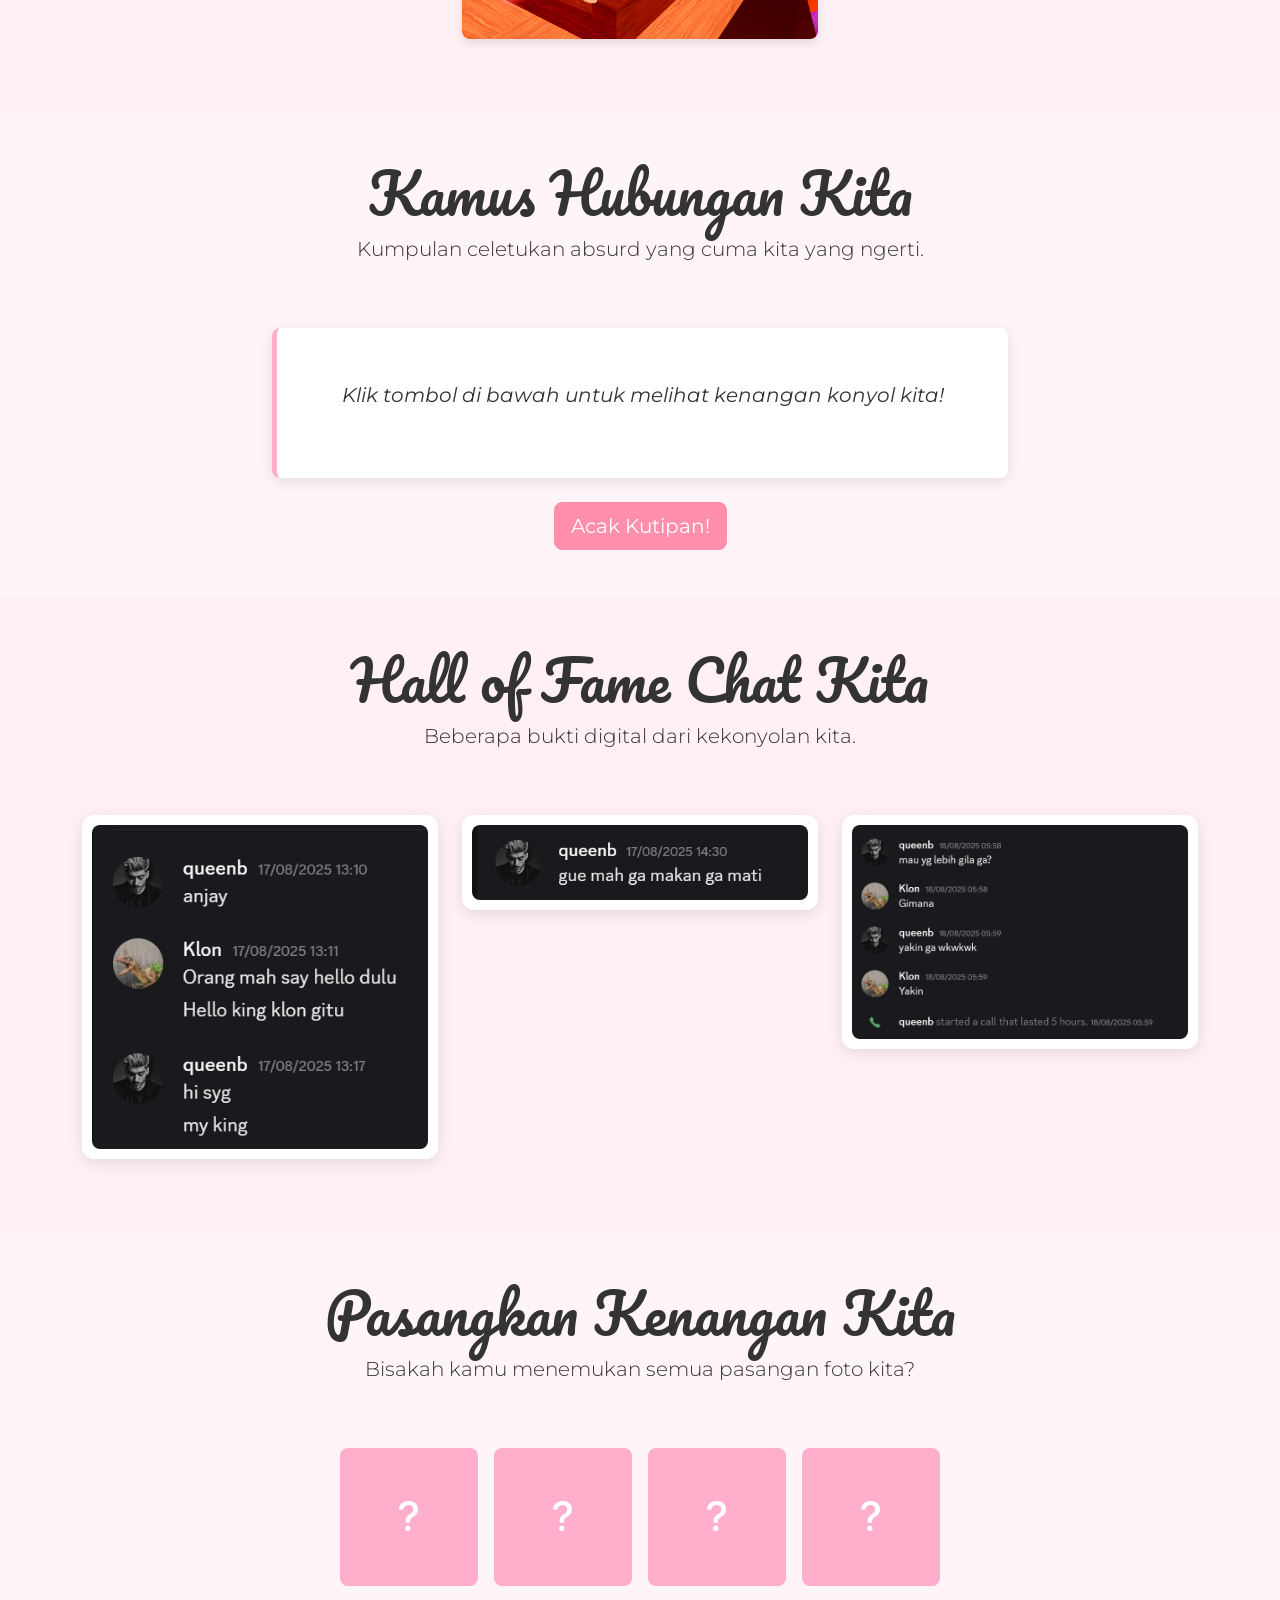
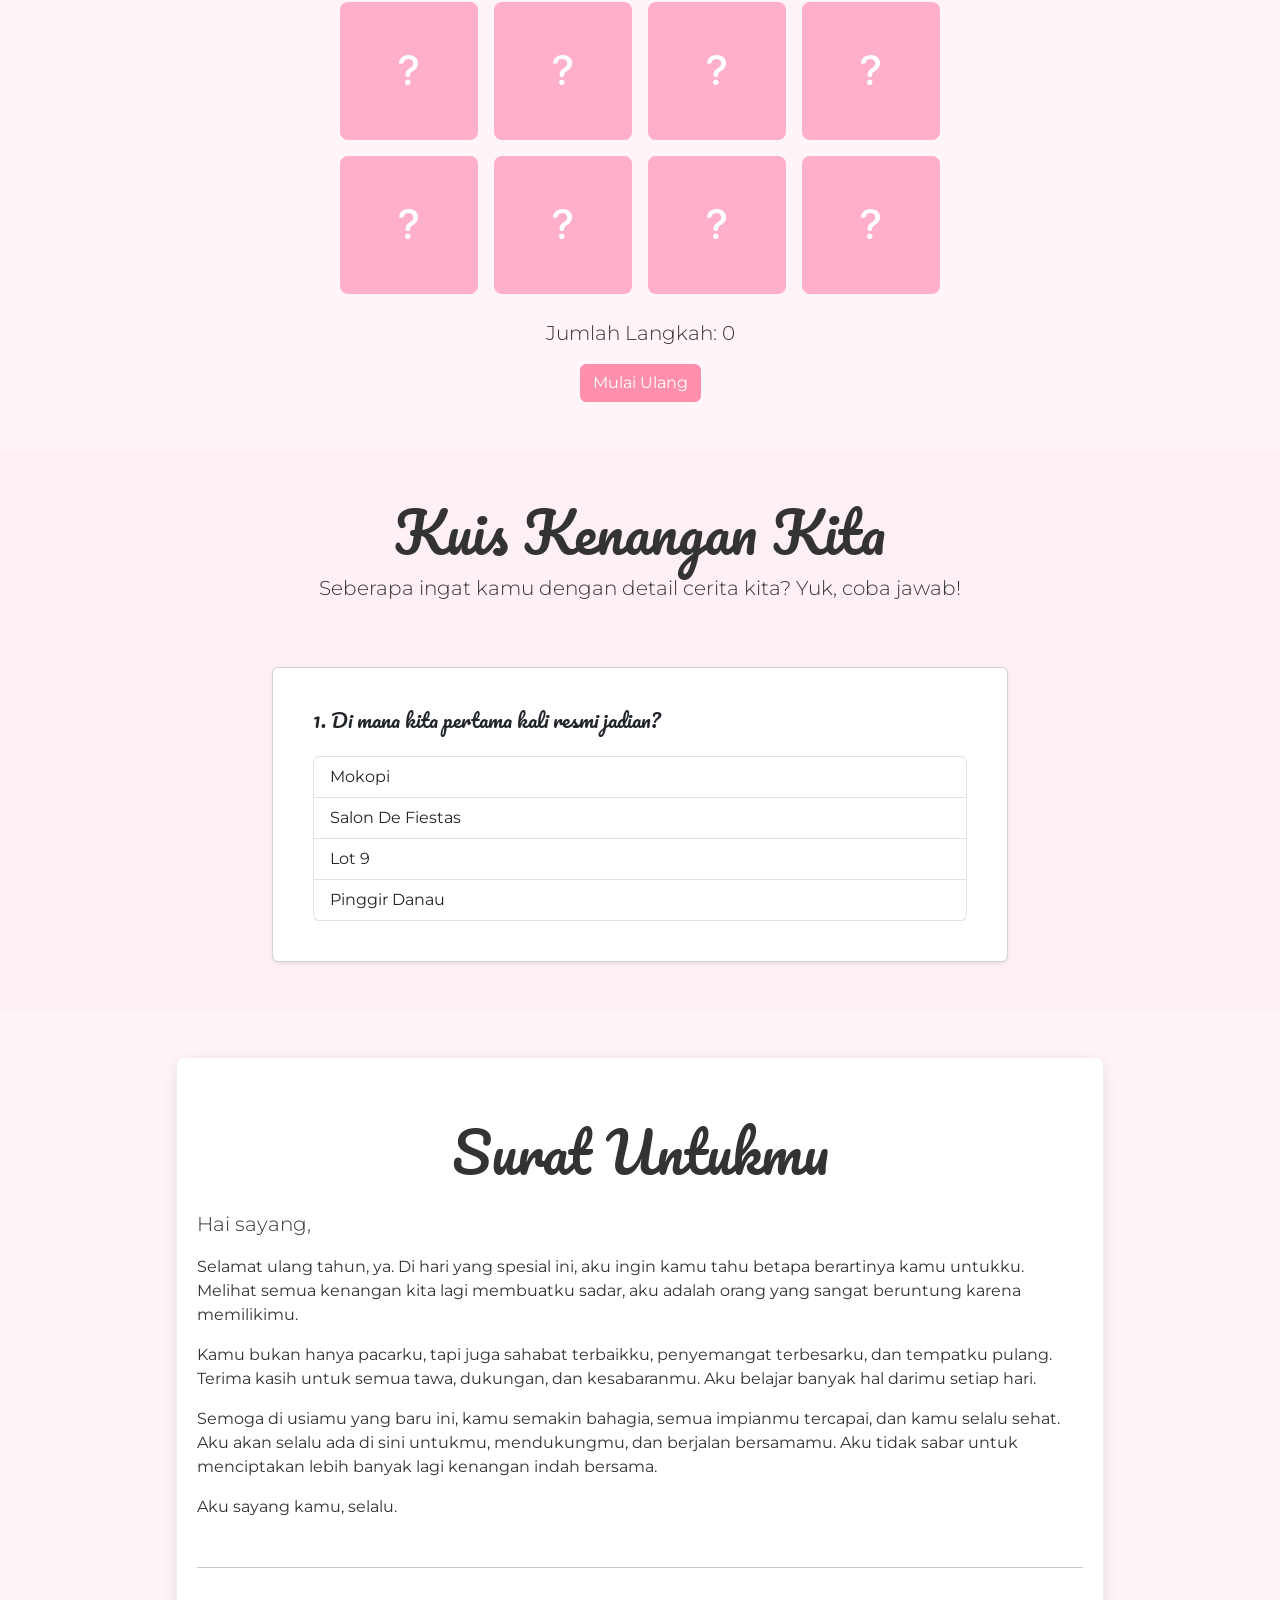
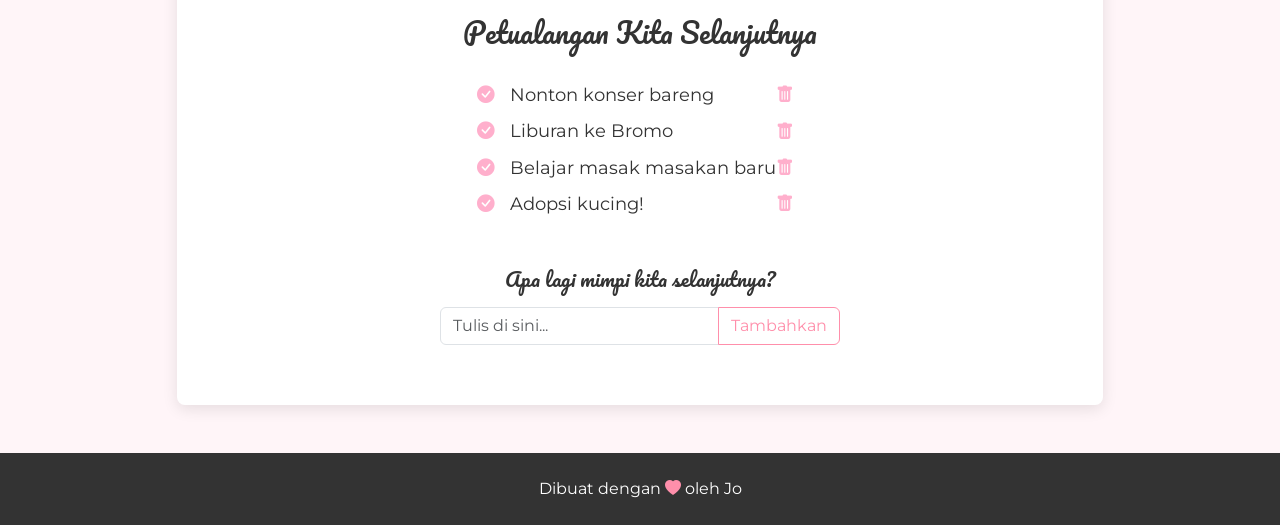
==== commit ff516ddb: "fifth commit" ====
--- a/index.html
+++ b/index.html
@@ -443,8 +443,7 @@
       <div class="container">
         <!-- GANTI DENGAN NAMAMU -->
         <p class="mb-0">
-          Dibuat dengan <i class="bi bi-heart-fill text-pink"></i> oleh [Nama
-          Kamu]
+          Dibuat dengan <i class="bi bi-heart-fill text-pink"></i> oleh Jo
         </p>
       </div>
     </footer>
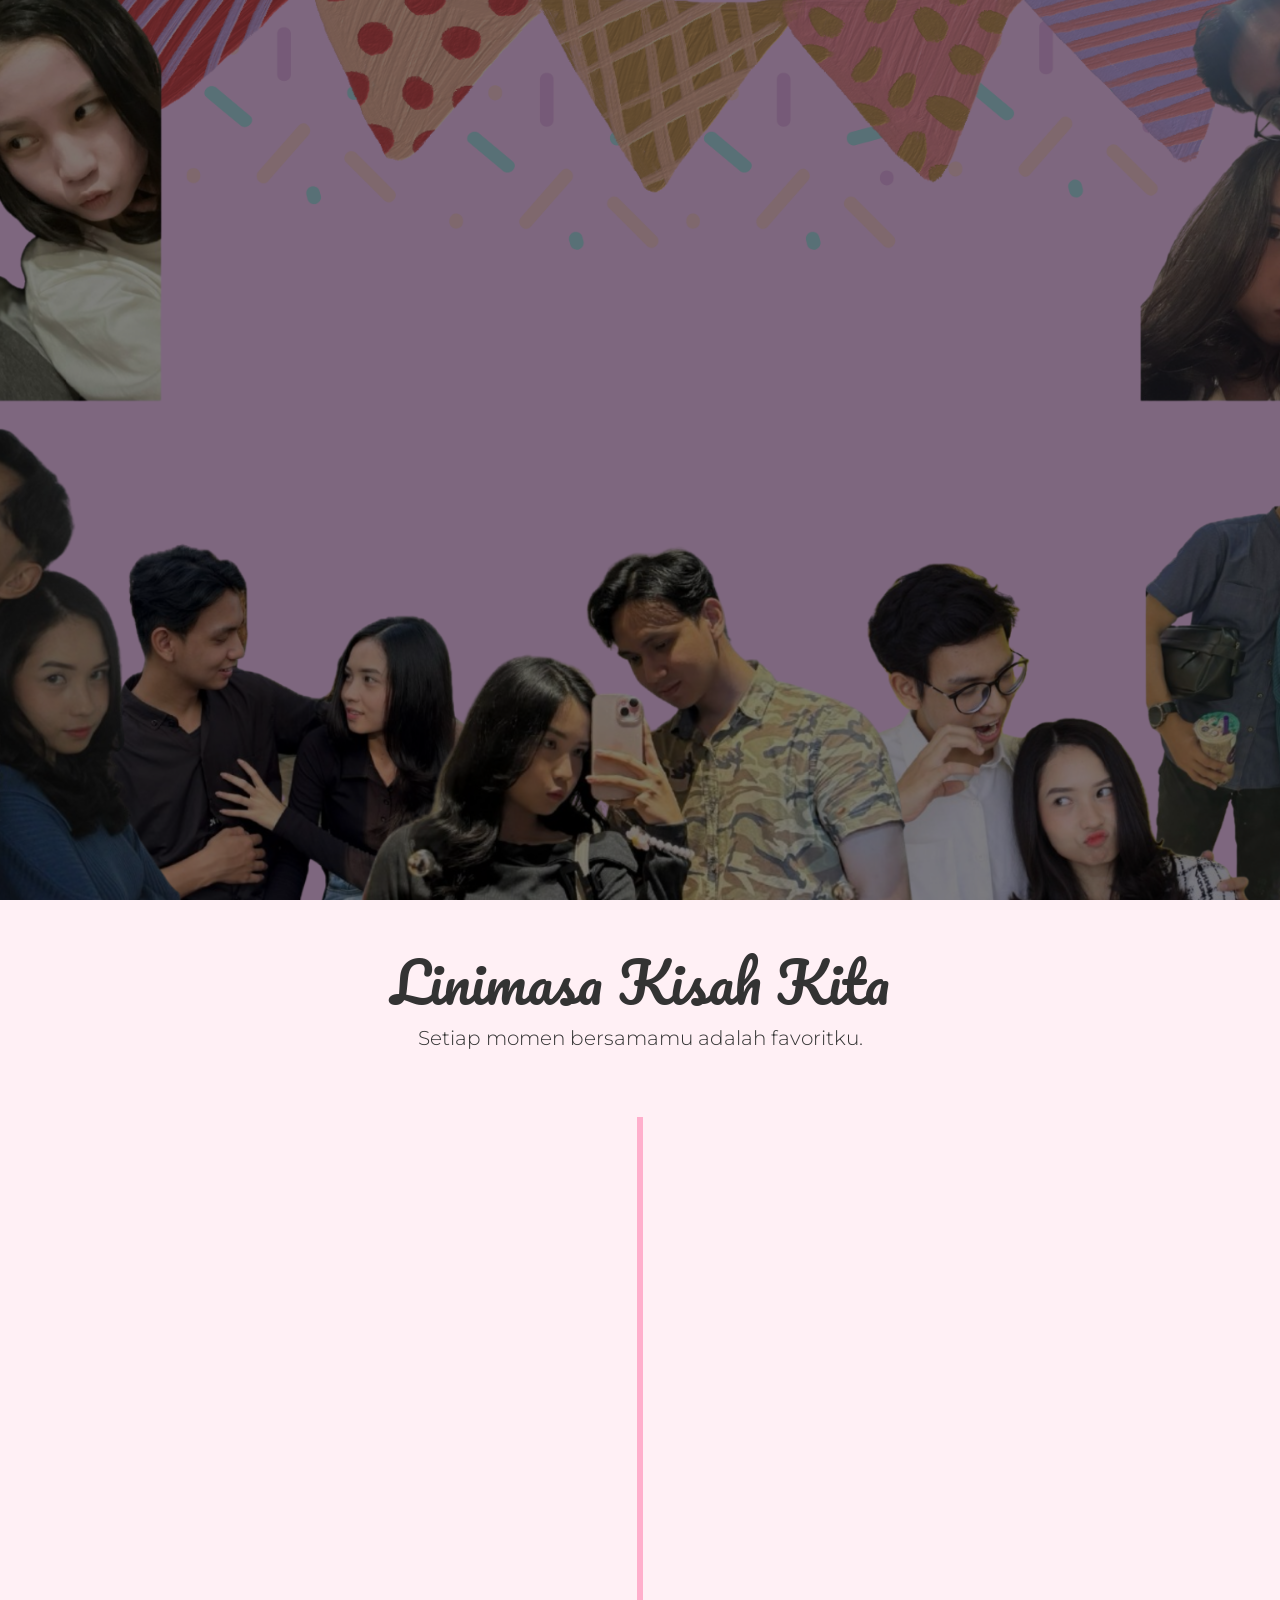
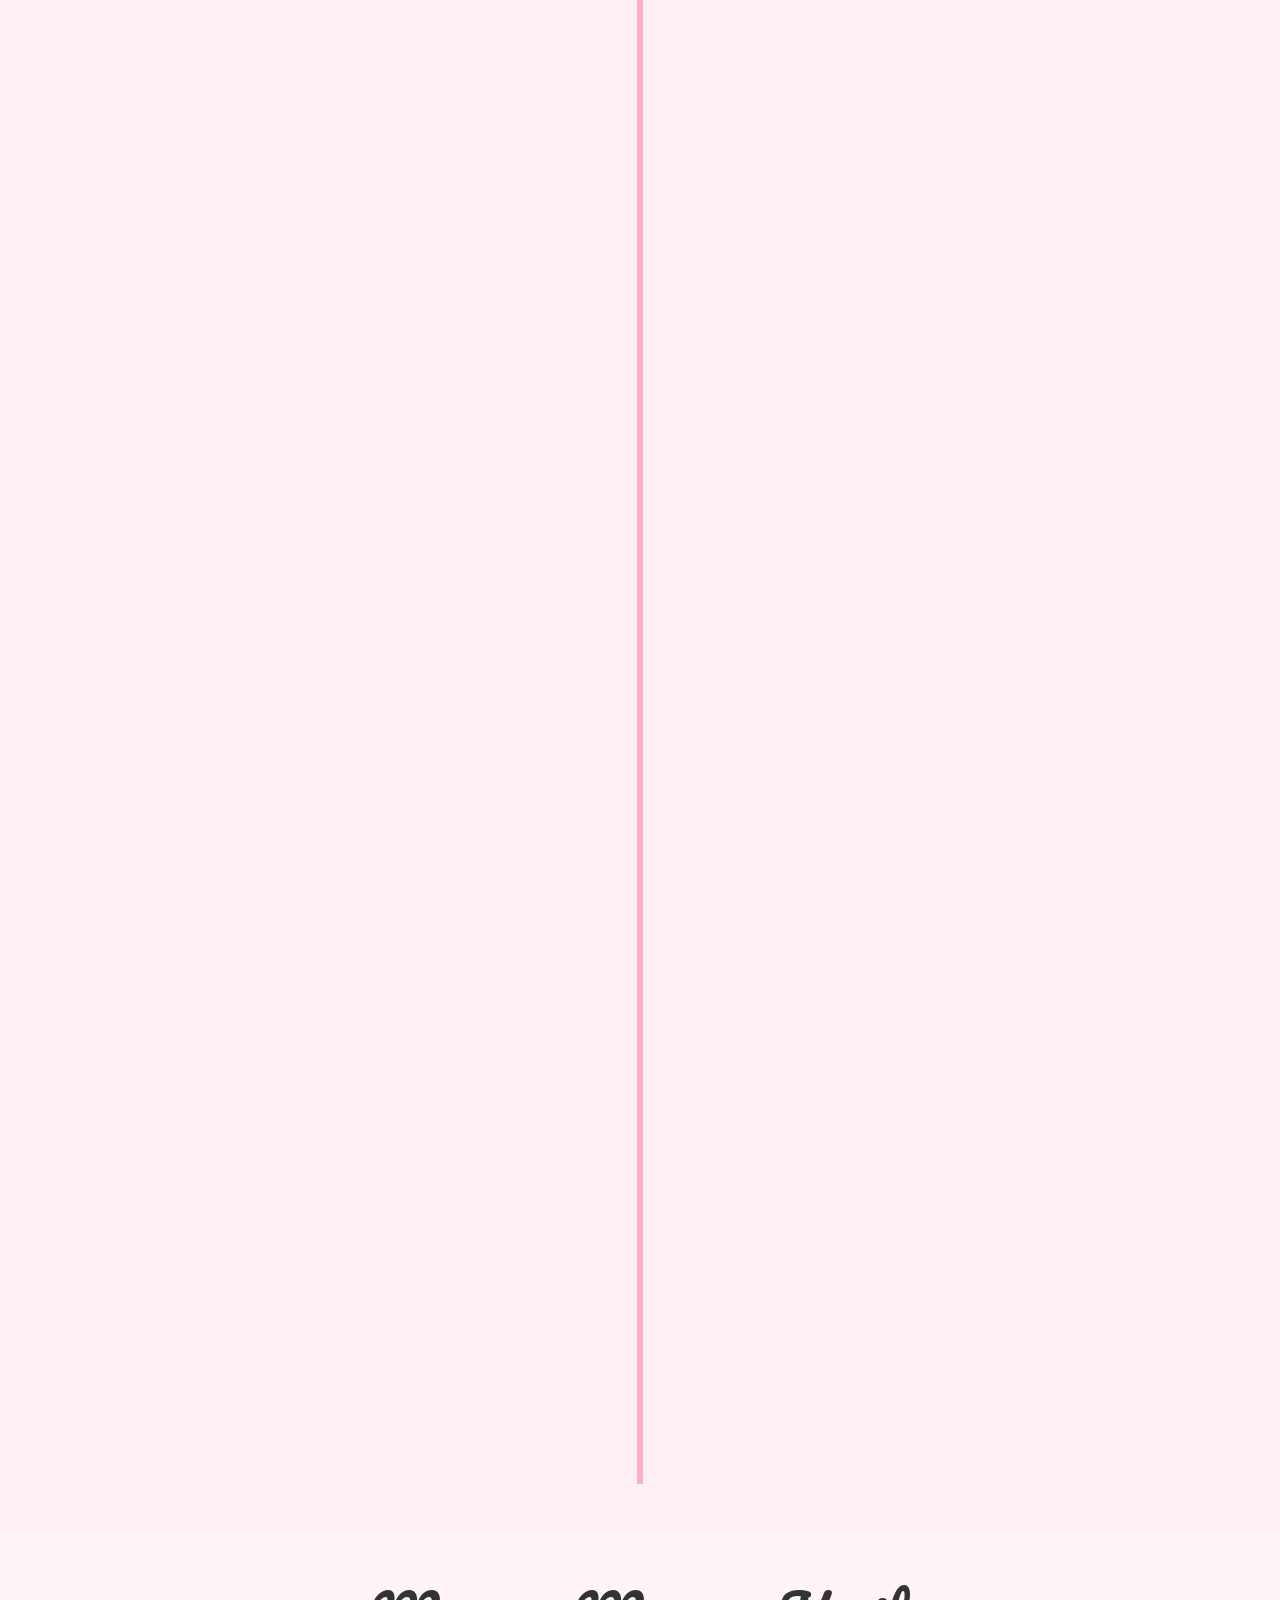
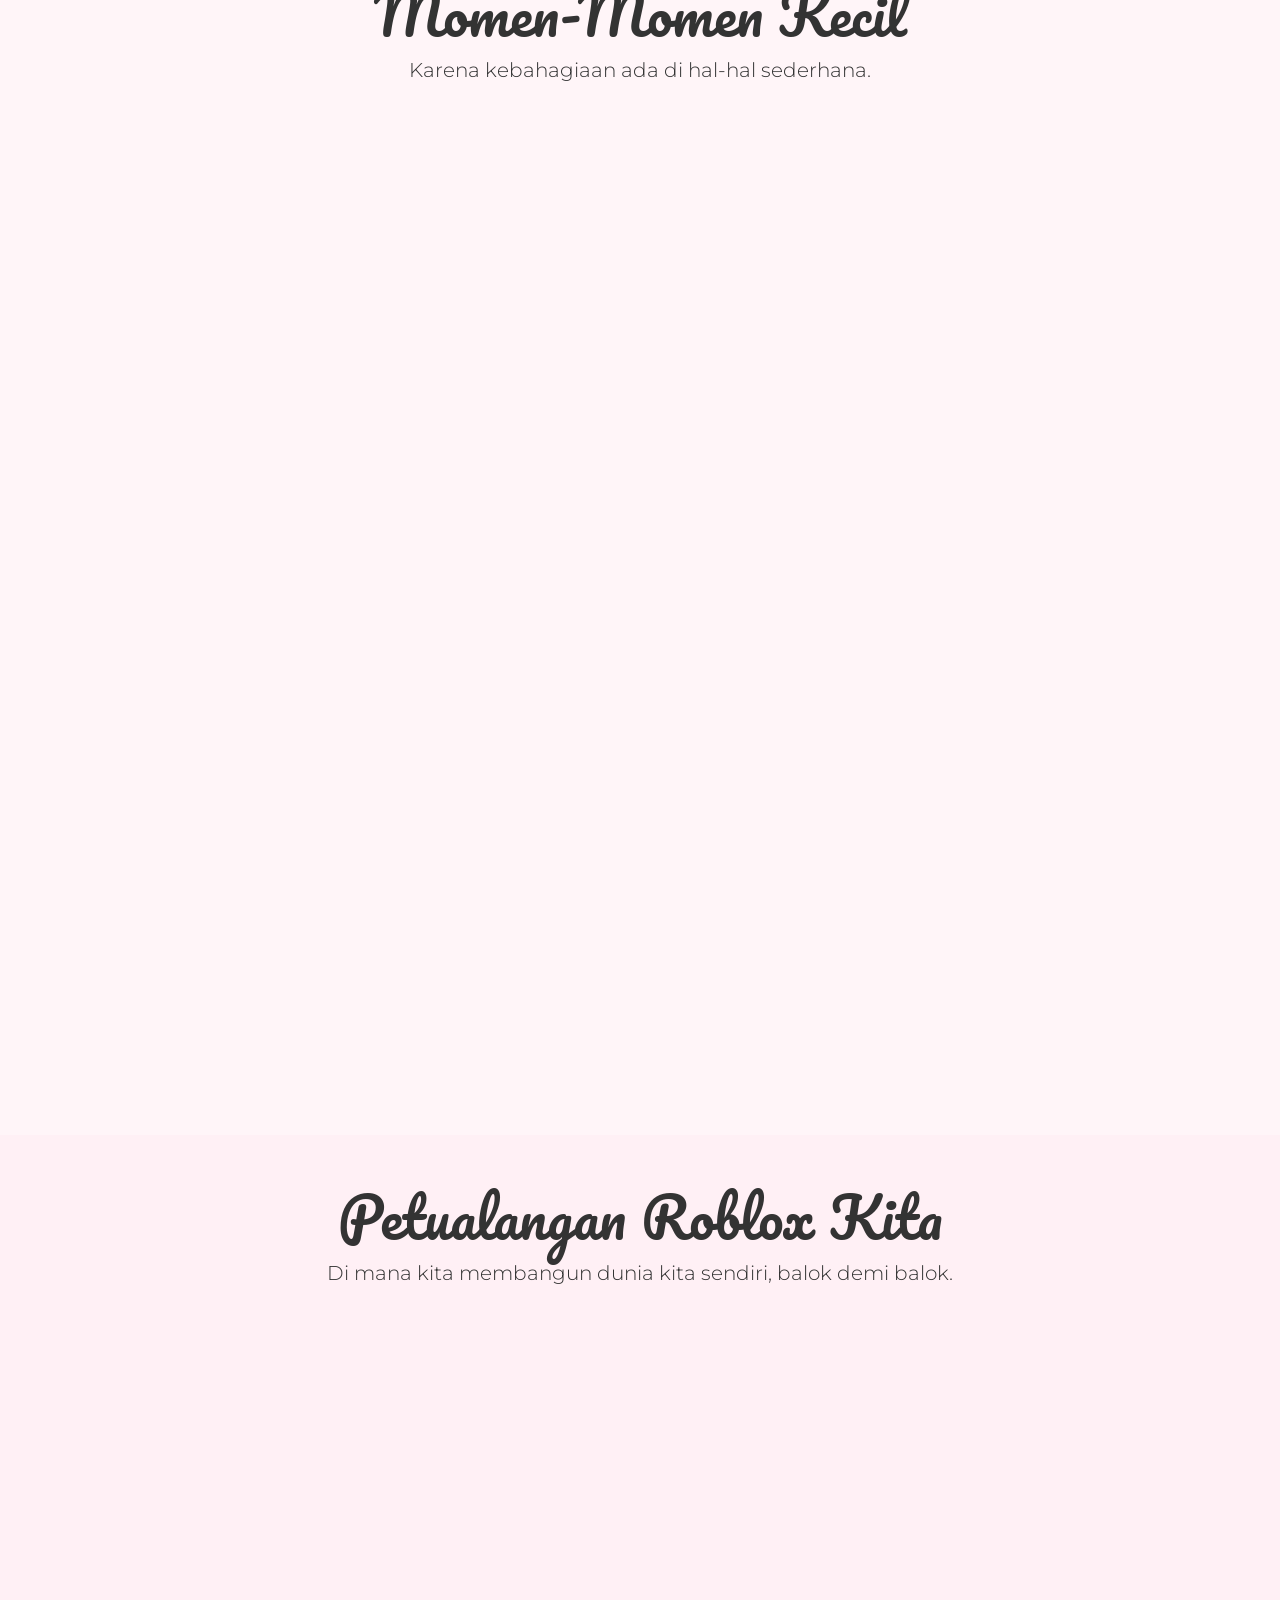
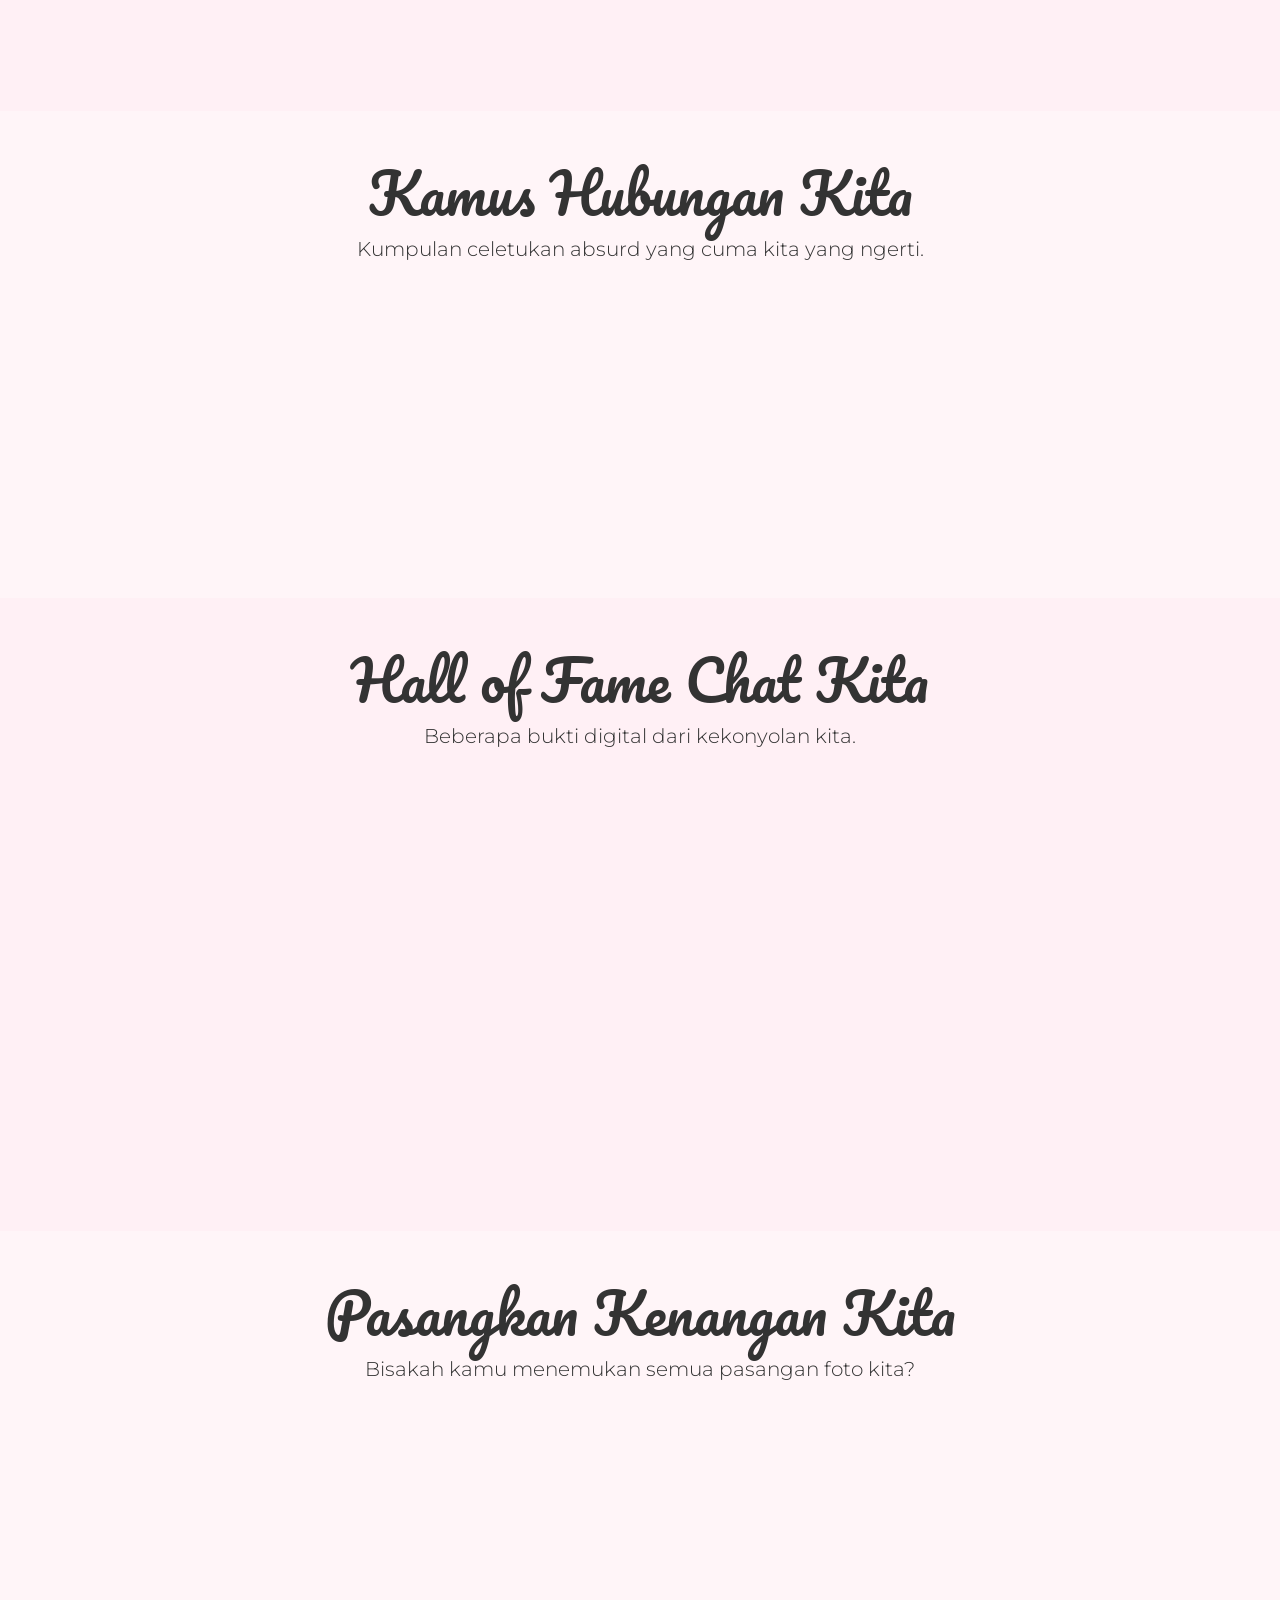
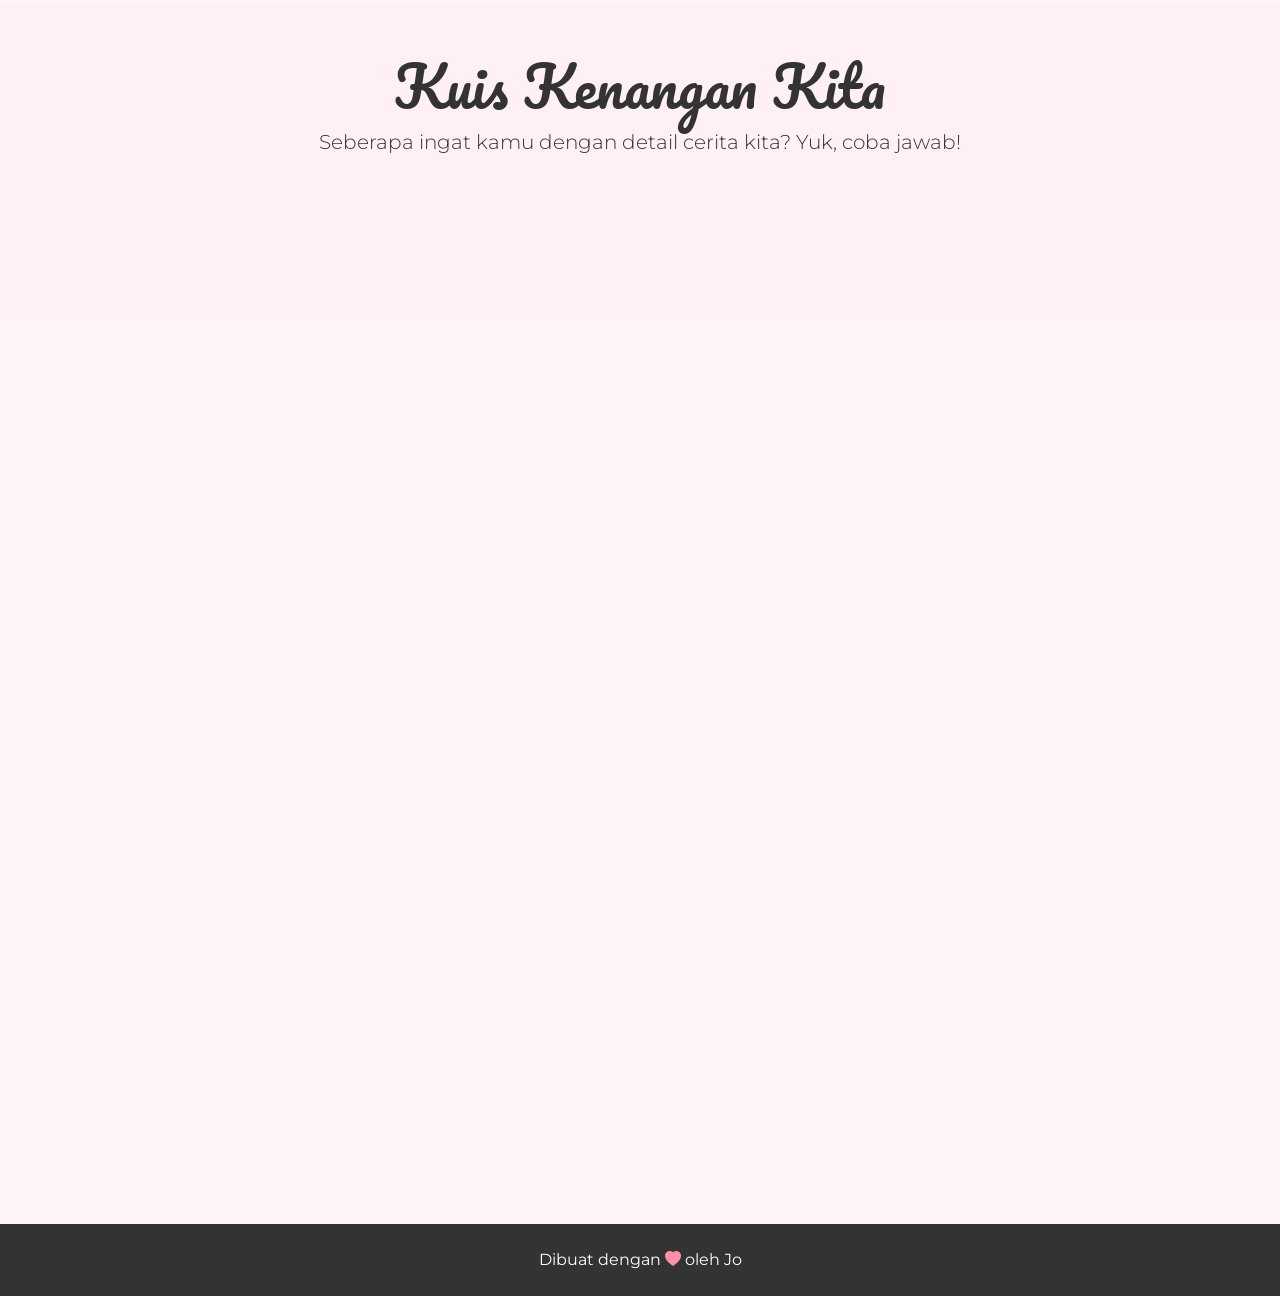
==== commit 03da6cfe: "add database" ====
--- a/index.html
+++ b/index.html
@@ -379,35 +379,7 @@
               <div id="bucket-list" class="text-center">
                 <h3>Petualangan Kita Selanjutnya</h3>
                 <ul id="future-list" class="mt-4 d-inline-block text-start">
-                  <!-- GANTI DAFTAR BUCKET LIST DI BAWAH INI -->
-                  <li data-aos="fade-right" data-aos-delay="100">
-                    <span
-                      ><i class="bi bi-check-circle-fill"></i> Nonton konser
-                      bareng</span
-                    >
-                    <i class="bi bi-trash-fill delete-btn"></i>
-                  </li>
-                  <li data-aos="fade-right" data-aos-delay="200">
-                    <span
-                      ><i class="bi bi-check-circle-fill"></i> Liburan ke
-                      Bromo</span
-                    >
-                    <i class="bi bi-trash-fill delete-btn"></i>
-                  </li>
-                  <li data-aos="fade-right" data-aos-delay="300">
-                    <span
-                      ><i class="bi bi-check-circle-fill"></i> Belajar masak
-                      masakan baru</span
-                    >
-                    <i class="bi bi-trash-fill delete-btn"></i>
-                  </li>
-                  <li data-aos="fade-right" data-aos-delay="400">
-                    <span
-                      ><i class="bi bi-check-circle-fill"></i> Adopsi
-                      kucing!</span
-                    >
-                    <i class="bi bi-trash-fill delete-btn"></i>
-                  </li>
+                  <!-- Daftar item akan dimuat dari Firebase -->
                 </ul>
 
                 <div class="mt-4">
@@ -454,7 +426,7 @@
     <!-- AOS JS -->
     <script src="https://unpkg.com/aos@2.3.1/dist/aos.js"></script>
 
-    <!-- Custom JavaScript -->
-    <script src="script.js"></script>
+    <!-- Firebase SDK - PENTING: Menggunakan type="module" -->
+    <script type="module" src="script.js"></script>
   </body>
 </html>
